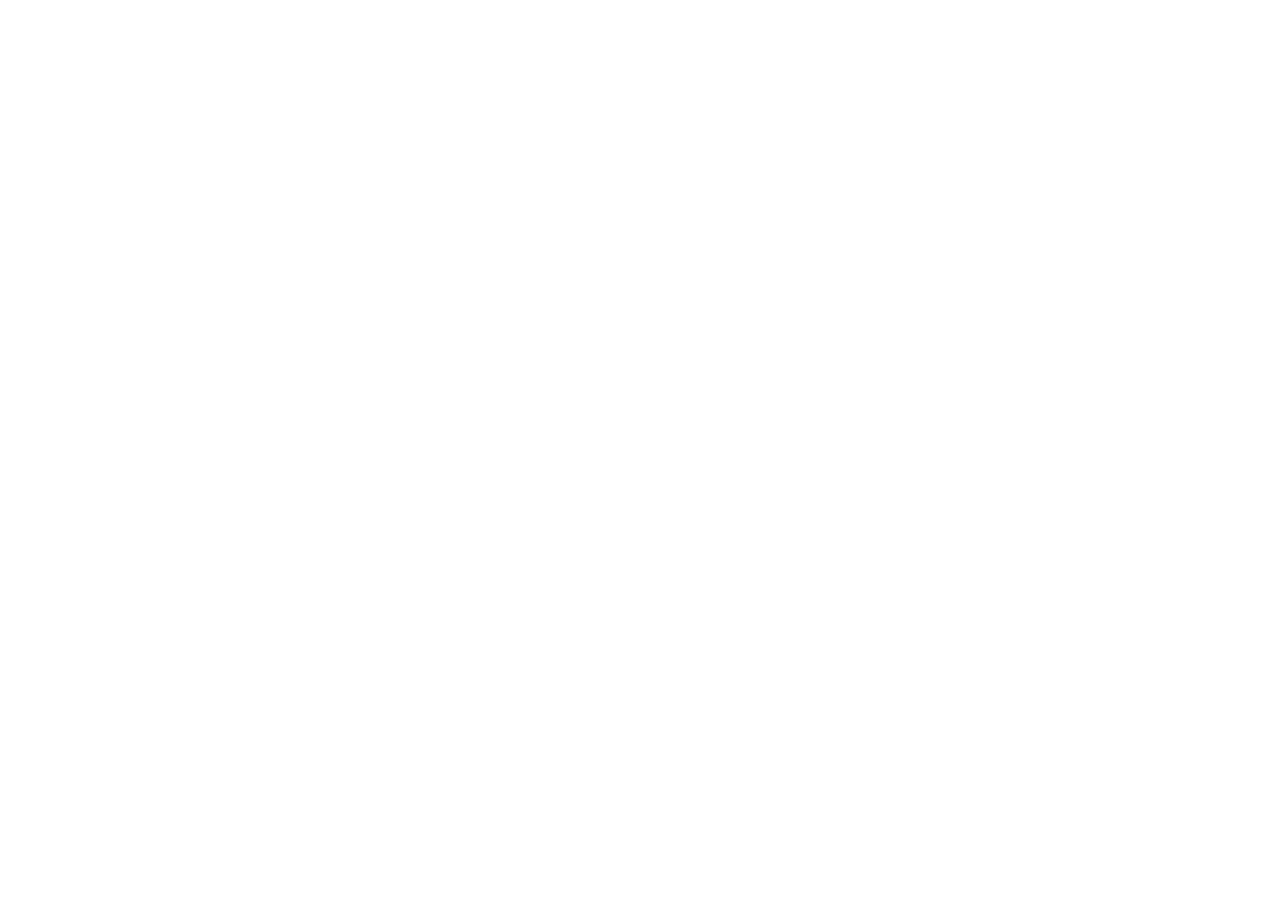
==== index-2.html @ 86d4e346 "page sli" ====
<!DOCTYPE html>
<html lang="en">

<head>
    <meta charset="UTF-8">
    <meta name="viewport" content="width=device-width, initial-scale=1.0">
    <title>Document</title>

    <link rel="stylesheet" href="assets/css/pf-grid.css">
    <link rel="stylesheet" href="assets/css/style.css">
    <link rel="stylesheet" href="assets/css/swiper-bundle.min.css">
</head>

<body>

</body>

</html>
---- assets/css/style.css ----
@font-face {
  font-family: "Albert Sans";
  src: url("./../fonts/AlbertSans-Bold.woff2") format("woff2"), url("./../fonts/AlbertSans-Bold.woff") format("woff");
  font-weight: bold;
  font-style: normal;
  font-display: swap;
}
@font-face {
  font-family: "Albert Sans";
  src: url("./../fonts/AlbertSans-Light.woff2") format("woff2"), url("./../fonts/AlbertSans-Light.woff") format("woff");
  font-weight: 300;
  font-style: normal;
  font-display: swap;
}
@font-face {
  font-family: "Albert Sans";
  src: url("./../fonts/AlbertSans-ExtraBoldItalic.woff2") format("woff2"), url("./../fonts/AlbertSans-ExtraBoldItalic.woff") format("woff");
  font-weight: bold;
  font-style: italic;
  font-display: swap;
}
@font-face {
  font-family: "Albert Sans";
  src: url("./../fonts/AlbertSans-ExtraLight.woff2") format("woff2"), url("./../fonts/AlbertSans-ExtraLight.woff") format("woff");
  font-weight: 200;
  font-style: normal;
  font-display: swap;
}
@font-face {
  font-family: "Albert Sans";
  src: url("./../fonts/AlbertSans-Medium.woff2") format("woff2"), url("./../fonts/AlbertSans-Medium.woff") format("woff");
  font-weight: 500;
  font-style: normal;
  font-display: swap;
}
@font-face {
  font-family: "Albert Sans";
  src: url("./../fonts/AlbertSans-ExtraBold.woff2") format("woff2"), url("./../fonts/AlbertSans-ExtraBold.woff") format("woff");
  font-weight: bold;
  font-style: normal;
  font-display: swap;
}
@font-face {
  font-family: "Albert Sans";
  src: url("./../fonts/AlbertSans-SemiBoldItalic.woff2") format("woff2"), url("./../fonts/AlbertSans-SemiBoldItalic.woff") format("woff");
  font-weight: 600;
  font-style: italic;
  font-display: swap;
}
@font-face {
  font-family: "Albert Sans";
  src: url("./../fonts/AlbertSans-Regular.woff2") format("woff2"), url("./../fonts/AlbertSans-Regular.woff") format("woff");
  font-weight: normal;
  font-style: normal;
  font-display: swap;
}
@font-face {
  font-family: "Albert Sans";
  src: url("./../fonts/AlbertSans-SemiBold.woff2") format("woff2"), url("./../fonts/AlbertSans-SemiBold.woff") format("woff");
  font-weight: 600;
  font-style: normal;
  font-display: swap;
}
@font-face {
  font-family: "Albert Sans";
  src: url("./../fonts/AlbertSans-LightItalic.woff2") format("woff2"), url("./../fonts/AlbertSans-LightItalic.woff") format("woff");
  font-weight: 300;
  font-style: italic;
  font-display: swap;
}
body {
  margin: 0px;
  padding: 0px;
  box-sizing: border-box;
  font-family: "Albert Sans";
  font-weight: normal;
  overflow-x: hidden;
}

a {
  text-decoration: none;
}

/* category-section-pf  start */
.pf-category-section {
  padding: 100px 0;
}
.pf-category-section .pf-category-wraper {
  display: flex;
  align-items: center;
  justify-content: space-between;
  flex-wrap: nowrap;
  overflow-x: scroll;
}
@media (min-width: 992px) {
  .pf-category-section .pf-category-wraper {
    overflow-x: auto;
  }
}
@media (min-width: 768px) and (max-width: 991.98px) {
  .pf-category-section .pf-category-wraper {
    gap: 40px;
  }
}
@media (max-width: 767.98px) {
  .pf-category-section .pf-category-wraper {
    gap: 40px;
  }
}
@media (max-width: 575.98px) {
  .pf-category-section .pf-category-wraper {
    gap: 40px;
  }
}
@media (max-width: 360px) {
  .pf-category-section .pf-category-wraper {
    gap: 40px;
  }
}
.pf-category-section .pf-category-wraper .pf-category-single {
  display: flex;
  flex-direction: column;
  width: 140px;
  align-items: center;
  position: relative;
}
@media (min-width: 992px) and (max-width: 1199.98px) {
  .pf-category-section .pf-category-wraper .pf-category-single {
    width: 100px;
  }
}
@media (max-width: 767.98px) {
  .pf-category-section .pf-category-wraper .pf-category-single {
    width: auto;
  }
}
.pf-category-section .pf-category-wraper .pf-category-single .pf-category-single-img {
  overflow: hidden;
  width: 100px;
  height: 100px;
  border-radius: 50%;
  transition: all 0.4s ease;
}
.pf-category-section .pf-category-wraper .pf-category-single .pf-category-single-img img {
  width: 100px;
  height: 100px;
  border-radius: 50%;
}
.pf-category-section .pf-category-wraper .pf-category-single .pf-category-single-img:hover {
  transform: scale(1.02);
  transition: all 0.4s ease;
}
.pf-category-section .pf-category-wraper .pf-category-single span {
  margin-top: 15px;
}
.pf-category-section .pf-category-wraper .pf-category-single span a {
  color: black;
  transition: all 0.4s ease;
  font-weight: 500;
}
.pf-category-section .pf-category-wraper .pf-category-single span a:hover {
  color: #db1215;
  transition: all 0.4s ease;
}
.pf-category-section .pf-category-wraper .pf-category-single .pf-sale-off {
  font-size: 10px;
  background-color: black;
  color: white;
  padding: 3px 10px;
  border-radius: 50px;
  position: absolute;
  left: -18px;
}
.pf-category-section .pf-category-wraper .pf-category-shop-all {
  display: flex;
  flex-direction: column;
  align-items: center;
}
.pf-category-section .pf-category-wraper .pf-category-shop-all .pf-shop-all-icon-wraper {
  height: 100px;
  width: 100px;
  border-radius: 50%;
  border: 1px solid black;
  display: flex;
  align-items: center;
  justify-content: center;
  transition: all 0.4s ease;
}
.pf-category-section .pf-category-wraper .pf-category-shop-all .pf-shop-all-icon-wraper svg {
  width: 20px;
  height: 20px;
  color: black;
  transition: all 0.4s ease;
}
.pf-category-section .pf-category-wraper .pf-category-shop-all .pf-shop-all-icon-wraper:hover {
  border: 1px solid #db1215;
  transition: all 0.4s ease;
}
.pf-category-section .pf-category-wraper .pf-category-shop-all .pf-shop-all-icon-wraper:hover svg {
  color: #db1215;
  transition: all 0.4s ease;
}
.pf-category-section .pf-category-wraper .pf-category-shop-all span {
  margin-top: 15px;
}
.pf-category-section .pf-category-wraper .pf-category-shop-all span a {
  color: black;
  transition: all 0.4s ease;
  font-weight: 500;
}
.pf-category-section .pf-category-wraper .pf-category-shop-all span a:hover {
  color: #db1215;
  transition: all 0.4s ease;
}

/* category-section-pf  end */
/* pf-slideshow-section start */
.pf-slideshow-section {
  overflow-x: hidden;
}
.pf-slideshow-section .pf-single-slideshow {
  position: relative;
  background-position: center;
  background-size: cover;
  background-repeat: no-repeat;
  height: 700px;
}
@media (min-width: 992px) and (max-width: 1199.98px) {
  .pf-slideshow-section .pf-single-slideshow {
    background-size: 100%;
    height: 375px;
  }
}
@media (min-width: 768px) and (max-width: 991.98px) {
  .pf-slideshow-section .pf-single-slideshow {
    background-size: 100%;
    height: 300px;
  }
}
@media (min-width: 576px) and (max-width: 767.98px) {
  .pf-slideshow-section .pf-single-slideshow {
    background-size: 100%;
    height: 220px;
  }
}
@media (max-width: 575.98px) {
  .pf-slideshow-section .pf-single-slideshow {
    background-size: 100%;
    height: 200px;
  }
}
.pf-slideshow-section .pf-single-slideshow .pf-single-slideshow-content {
  position: absolute;
  top: 50%;
  left: 200px;
  transform: translateY(-50%);
}
@media (min-width: 768px) and (max-width: 991.98px) {
  .pf-slideshow-section .pf-single-slideshow .pf-single-slideshow-content {
    left: 100px;
  }
}
@media (min-width: 576px) and (max-width: 767.98px) {
  .pf-slideshow-section .pf-single-slideshow .pf-single-slideshow-content {
    left: 50px;
  }
}
@media (max-width: 575.98px) {
  .pf-slideshow-section .pf-single-slideshow .pf-single-slideshow-content {
    left: 30px;
    width: 230px;
  }
}
@media (max-width: 360px) {
  .pf-slideshow-section .pf-single-slideshow .pf-single-slideshow-content {
    left: 30px;
    width: 230px;
  }
}
.pf-slideshow-section .pf-single-slideshow .pf-single-slideshow-content h1 {
  font-size: 96px;
  font-weight: 400;
  margin: 0;
  margin-bottom: 25px;
}
@media (min-width: 768px) and (max-width: 991.98px) {
  .pf-slideshow-section .pf-single-slideshow .pf-single-slideshow-content h1 {
    font-size: 50px;
  }
}
@media (max-width: 767.98px) {
  .pf-slideshow-section .pf-single-slideshow .pf-single-slideshow-content h1 {
    font-size: 50px;
  }
}
@media (max-width: 575.98px) {
  .pf-slideshow-section .pf-single-slideshow .pf-single-slideshow-content h1 {
    font-size: 38px;
    margin: 0;
  }
}
@media (max-width: 360px) {
  .pf-slideshow-section .pf-single-slideshow .pf-single-slideshow-content h1 {
    margin: 0;
    font-size: 24px;
  }
}
.pf-slideshow-section .pf-single-slideshow .pf-single-slideshow-content p {
  margin-top: 20px;
}
@media (max-width: 360px) {
  .pf-slideshow-section .pf-single-slideshow .pf-single-slideshow-content p {
    margin: 10px 0;
  }
}
@media (max-width: 575.98px) {
  .pf-slideshow-section .pf-single-slideshow .pf-single-slideshow-content p {
    margin: 10px 0;
  }
}
.pf-slideshow-section .pf-single-slideshow .pf-single-slideshow-content .pf-primary-btn {
  margin-top: 60px;
  display: block;
  color: white;
  text-transform: capitalize;
  padding: 10px 20px;
  background-color: black;
  width: -moz-fit-content;
  width: fit-content;
  border-radius: 30px;
  display: flex;
  align-items: center;
}
@media (min-width: 768px) and (max-width: 991.98px) {
  .pf-slideshow-section .pf-single-slideshow .pf-single-slideshow-content .pf-primary-btn {
    margin-top: 30px;
  }
}
@media (max-width: 767.98px) {
  .pf-slideshow-section .pf-single-slideshow .pf-single-slideshow-content .pf-primary-btn {
    margin-top: 20px;
    padding: 5px 10px;
  }
}
@media (max-width: 360px) {
  .pf-slideshow-section .pf-single-slideshow .pf-single-slideshow-content .pf-primary-btn {
    margin-top: 0;
    padding: 2px 5px;
  }
}
@media (max-width: 575.98px) {
  .pf-slideshow-section .pf-single-slideshow .pf-single-slideshow-content .pf-primary-btn {
    margin-top: 0;
    padding: 2px 5px;
    font-size: 10px;
  }
}
.pf-slideshow-section .pf-single-slideshow .pf-single-slideshow-content .pf-primary-btn svg {
  width: 25px;
}
@media (max-width: 575.98px) {
  .pf-slideshow-section .pf-single-slideshow .pf-single-slideshow-content .pf-primary-btn svg {
    width: 15px;
  }
}
@media (max-width: 575.98px) {
  .pf-slideshow-section .swiper {
    padding-bottom: 20px;
  }
}
.pf-slideshow-section .swiper-pagination {
  display: flex;
  align-items: center;
  justify-content: center;
  gap: 15px;
}
.pf-slideshow-section .swiper-pagination-bullet {
  background: black;
  opacity: 100%;
}
.pf-slideshow-section .swiper-pagination-bullet-active {
  position: relative;
}
.pf-slideshow-section .swiper-pagination-bullet-active::before {
  content: "";
  position: absolute;
  transform: translate(-50%, -50%);
  left: 50%;
  top: 50%;
  width: 300%;
  height: 300%;
  border-radius: 50%;
  background-color: #000000;
  opacity: 10%;
}

/* pf-slideshow-section end */
/* pf-category-slider-section start */
.pf-category-slider-section {
  padding: 100px 0;
}
.pf-category-slider-section .pf-category-slider-wraper .pf-category-slider-title {
  text-align: center;
  font-size: 40px;
  font-weight: 400;
  margin: 0;
  margin-bottom: 60px;
}
.pf-category-slider-section .pf-category-slider-wraper:hover .swiper-button-next {
  right: 10px;
  transition: all 0.5s;
}
.pf-category-slider-section .pf-category-slider-wraper:hover .swiper-button-prev {
  left: 10px;
  transition: all 0.5s;
}
.pf-category-slider-section .pf-category-slider-wraper .pf-single-category-slider {
  position: relative;
}
.pf-category-slider-section .pf-category-slider-wraper .pf-single-category-slider .pf-category-slider-img img {
  width: 100%;
  border-radius: 15px;
  transform: scale(1);
  transition: all 0.5s ease;
}
.pf-category-slider-section .pf-category-slider-wraper .pf-single-category-slider .pf-category-slider-btn {
  position: absolute;
  bottom: 25px;
  right: 50%;
  transform: translateX(50%);
}
.pf-category-slider-section .pf-category-slider-wraper .pf-single-category-slider .pf-category-slider-btn a {
  display: flex;
  align-items: center;
  background-color: #ffffff;
  padding: 10px 20px;
  width: -moz-fit-content;
  width: fit-content;
  border-radius: 30px;
  color: black;
  transition: all 0.4s ease;
}
.pf-category-slider-section .pf-category-slider-wraper .pf-single-category-slider .pf-category-slider-btn a svg {
  width: 20px;
  display: none;
}
.pf-category-slider-section .pf-category-slider-wraper .pf-single-category-slider .pf-category-slider-btn:hover a {
  background-color: black;
  color: white;
  transition: all 0.4s ease;
}
.pf-category-slider-section .pf-category-slider-wraper .pf-single-category-slider .pf-category-slider-btn:hover svg {
  display: block;
}
.pf-category-slider-section .pf-category-slider-wraper .pf-single-category-slider:hover .pf-category-slider-img {
  overflow: hidden;
}
.pf-category-slider-section .pf-category-slider-wraper .pf-single-category-slider:hover .pf-category-slider-img img {
  transform: scale(1.02);
  transition: all 0.5s ease;
}
.pf-category-slider-section .pf-category-slider-wraper .swiper-button-next {
  background-color: white;
  border-radius: 50%;
  width: 40px;
  height: 40px;
  transition: all 0.5s;
  right: 50px;
}
.pf-category-slider-section .pf-category-slider-wraper .swiper-button-next::after {
  font-size: 20px;
  color: black;
  transition: all 0.5s;
}
.pf-category-slider-section .pf-category-slider-wraper .swiper-button-next:hover {
  background-color: black;
  transition: all 0.5s;
}
.pf-category-slider-section .pf-category-slider-wraper .swiper-button-next:hover::after {
  font-size: 20px;
  color: white;
  transition: all 0.5s;
}
.pf-category-slider-section .pf-category-slider-wraper .swiper-button-prev {
  background-color: white;
  border-radius: 50%;
  width: 40px;
  height: 40px;
  left: 50px;
  transition: all 0.5s;
}
.pf-category-slider-section .pf-category-slider-wraper .swiper-button-prev::after {
  font-size: 20px;
  color: black;
  transition: all 0.5s;
}
.pf-category-slider-section .pf-category-slider-wraper .swiper-button-prev:hover {
  background-color: black;
  transition: all 0.5s;
}
.pf-category-slider-section .pf-category-slider-wraper .swiper-button-prev:hover::after {
  font-size: 20px;
  color: white;
  transition: all 0.5s;
}

/* pf-category-slider-section end */
/* pf-collection-slider start */
.pf-collection-slider {
  padding: 0px 0;
}
.pf-collection-slider .pf-collection-slider-wraper .pf-single-collection-slider {
  position: relative;
}
.pf-collection-slider .pf-collection-slider-wraper .pf-single-collection-slider .pf-collection-slider-img {
  overflow: hidden;
  border-radius: 15px;
}
.pf-collection-slider .pf-collection-slider-wraper .pf-single-collection-slider .pf-collection-slider-img img {
  width: 100%;
  height: 100%;
  border-radius: 15px;
  transform: scale(1);
  transition: all 0.4s;
}
.pf-collection-slider .pf-collection-slider-wraper .pf-single-collection-slider .pf-collection-slider-img:hover img {
  transform: scale(1.02);
  transition: all 0.4s;
}
.pf-collection-slider .pf-collection-slider-wraper .pf-single-collection-slider .pf-collection-slider-content {
  position: absolute;
  bottom: 50px;
  right: 50%;
  transform: translateX(50%);
  text-align: center;
}
.pf-collection-slider .pf-collection-slider-wraper .pf-single-collection-slider .pf-collection-slider-content h3 {
  font-size: 28px;
  font-weight: 600;
  color: white;
  margin: 0;
  margin-bottom: 50px;
}
.pf-collection-slider .pf-collection-slider-wraper .pf-single-collection-slider .pf-collection-slider-content .pf-collection-slider-btn {
  color: #000000;
  padding: 10px 15px;
  background-color: white;
  border-radius: 30px;
  font-weight: 500;
  margin-top: 20px;
  position: relative;
  overflow: hidden;
  display: block;
  max-width: -moz-fit-content;
  max-width: fit-content;
  margin: 0 auto;
}
.pf-collection-slider .pf-collection-slider-wraper .pf-single-collection-slider .pf-collection-slider-content .pf-collection-slider-btn::after {
  background-image: linear-gradient(90deg, transparent, rgba(0, 0, 0, 0.25), transparent);
  content: "";
  position: absolute;
  top: 0;
  bottom: 0;
  transform: skew(-20deg);
  width: 200%;
  transition: all 0.8s;
  left: 100%;
}
.pf-collection-slider .pf-collection-slider-wraper .pf-single-collection-slider .pf-collection-slider-content .pf-collection-slider-btn:hover::after {
  left: -200px;
}

/* pf-collection-slider end */
/* pf-shop-list-section start */
.pf-shop-list-section {
  padding: 100px 0;
}
.pf-shop-list-section .pf-shop-list-wraper {
  display: flex;
  align-items: center;
  background-color: #F7F7F7;
  gap: 30px;
}
@media (max-width: 767.98px) {
  .pf-shop-list-section .pf-shop-list-wraper {
    flex-direction: column;
  }
}
@media (max-width: 767.98px) {
  .pf-shop-list-section .pf-shop-list-wraper .pf-shop-lis-content {
    padding: 40px;
  }
}
@media (max-width: 360px) {
  .pf-shop-list-section .pf-shop-list-wraper .pf-shop-lis-content {
    padding: 25px;
  }
}
.pf-shop-list-section .pf-shop-list-wraper .pf-shop-lis-content h1 {
  font-size: 52px;
  font-weight: 400;
  margin: 0;
}
@media (max-width: 575.98px) {
  .pf-shop-list-section .pf-shop-list-wraper .pf-shop-lis-content h1 {
    font-size: 30px;
  }
}
.pf-shop-list-section .pf-shop-list-wraper .pf-shop-lis-content p {
  margin: 20px 0;
}
.pf-shop-list-section .pf-shop-list-wraper .pf-shop-lis-content .pf-shop-list-btn {
  color: white;
  background-color: black;
  padding: 10px 15px;
  border-radius: 30px;
  display: block;
  width: -moz-fit-content;
  width: fit-content;
  position: relative;
  overflow: hidden;
  display: block;
  max-width: -moz-fit-content;
  max-width: fit-content;
}
.pf-shop-list-section .pf-shop-list-wraper .pf-shop-lis-content .pf-shop-list-btn::after {
  background-image: linear-gradient(90deg, transparent, hsla(0, 0%, 99.56%, 0.45), transparent);
  content: "";
  position: absolute;
  top: 0;
  bottom: 0;
  transform: skew(-20deg);
  width: 200%;
  transition: all 0.8s;
  left: 100%;
}
.pf-shop-list-section .pf-shop-list-wraper .pf-shop-lis-content .pf-shop-list-btn:hover::after {
  left: -200px;
}
.pf-shop-list-section .pf-shop-list-wraper .pf-shop-lis-img {
  position: relative;
  overflow: hidden;
}
.pf-shop-list-section .pf-shop-list-wraper .pf-shop-lis-img img {
  width: 100%;
}
.pf-shop-list-section .pf-shop-list-wraper .pf-shop-lis-img::before {
  content: "";
  position: absolute;
  width: 50%;
  height: 0%;
  background: #000;
  transition: 0.25s;
  z-index: 3;
  opacity: 0.1;
  left: 0;
  transition: all 0.5s;
}
.pf-shop-list-section .pf-shop-list-wraper .pf-shop-lis-img::after {
  content: "";
  position: absolute;
  width: 50%;
  height: 0%;
  background: #000;
  transition: 0.25s;
  z-index: 3;
  opacity: 0.1;
  bottom: -100%;
  right: 0;
  transition: all 0.5s;
}
.pf-shop-list-section .pf-shop-list-wraper .pf-shop-lis-img:hover::before {
  top: 0;
  height: 100%;
  transition: all 0.5s;
}
.pf-shop-list-section .pf-shop-list-wraper .pf-shop-lis-img:hover::after {
  bottom: 0;
  height: 100%;
  transition: all 0.5s;
  transition-delay: 0.3s;
}

/* pf-shop-list-section end */
/* pf-testimonial-slider-section start */
.pf-testimonial-slider-section {
  padding: 100px 0;
}
.pf-testimonial-slider-section .pf-single-testimonial-content {
  max-width: 670px;
}
.pf-testimonial-slider-section .pf-single-testimonial-content img {
  display: block;
  margin-bottom: 30px;
}
.pf-testimonial-slider-section .pf-single-testimonial-content ul {
  display: flex;
  align-items: center;
  padding: 0;
}
.pf-testimonial-slider-section .pf-single-testimonial-content ul li {
  list-style: none;
}
.pf-testimonial-slider-section .pf-single-testimonial-content ul li svg {
  width: 20px;
  color: #FF7B54;
}
.pf-testimonial-slider-section .pf-single-testimonial-content .pf-testimonial-author .author-name {
  display: block;
  font-weight: 600;
  margin-bottom: 10px;
}
.pf-testimonial-slider-section .pf-single-testimonial-content .pf-testimonial-author a span {
  color: #000;
  transition: all 0.3s;
}
.pf-testimonial-slider-section .pf-single-testimonial-content .pf-testimonial-author a span:last-child {
  font-weight: 600;
}
.pf-testimonial-slider-section .pf-single-testimonial-content .pf-testimonial-author a:hover span {
  color: #db1215;
  transition: all 0.3s;
}
.pf-testimonial-slider-section .pf-single-testimonial-img {
  position: relative;
}
@media (max-width: 991.98px) {
  .pf-testimonial-slider-section .pf-single-testimonial-img {
    display: flex;
    justify-content: center;
  }
}
.pf-testimonial-slider-section .pf-single-testimonial-img .pf-item-img-1 {
  position: relative;
  overflow: hidden;
  width: 440px;
  border-radius: 15px;
}
.pf-testimonial-slider-section .pf-single-testimonial-img .pf-item-img-1 img {
  width: 100%;
  border-radius: 15px;
  transition: all 0.4s;
}
.pf-testimonial-slider-section .pf-single-testimonial-img .pf-item-img-1:hover {
  z-index: 2;
}
.pf-testimonial-slider-section .pf-single-testimonial-img .pf-item-img-1:hover img {
  transform: scale(1.02);
  transition: all 0.4s;
}
@media (min-width: 992px) and (max-width: 1199.98px) {
  .pf-testimonial-slider-section .pf-single-testimonial-img .pf-item-img-1 {
    width: auto;
  }
}
.pf-testimonial-slider-section .pf-single-testimonial-img .pf-item-img-2 {
  width: 280px;
  position: absolute;
  bottom: -60px;
  left: -90px;
  border-radius: 15px;
  overflow: hidden;
}
@media (min-width: 992px) and (max-width: 1199.98px) {
  .pf-testimonial-slider-section .pf-single-testimonial-img .pf-item-img-2 {
    width: 190px;
    bottom: -40px;
    left: -60px;
  }
}
@media (min-width: 768px) and (max-width: 991.98px) {
  .pf-testimonial-slider-section .pf-single-testimonial-img .pf-item-img-2 {
    bottom: -70px;
    left: 30px;
  }
}
@media (min-width: 576px) and (max-width: 767.98px) {
  .pf-testimonial-slider-section .pf-single-testimonial-img .pf-item-img-2 {
    bottom: -70px;
    left: 50%;
    transform: translateX(-50%);
  }
}
@media (max-width: 575.98px) {
  .pf-testimonial-slider-section .pf-single-testimonial-img .pf-item-img-2 {
    bottom: -70px;
    left: 50%;
    transform: translateX(-50%);
  }
}
@media (max-width: 360px) {
  .pf-testimonial-slider-section .pf-single-testimonial-img .pf-item-img-2 {
    width: 220px;
  }
}
.pf-testimonial-slider-section .pf-single-testimonial-img .pf-item-img-2 img {
  width: 100%;
  border-radius: 15px;
  transition: all 0.4s;
}
.pf-testimonial-slider-section .pf-single-testimonial-img .pf-item-img-2:hover img {
  transform: scale(1.02);
  transition: all 0.4s;
}
.pf-testimonial-slider-section .swiper {
  padding-bottom: 100px;
}
.pf-testimonial-slider-section .swiper-button-next {
  left: 50px;
  top: 300px;
  background: transparent;
  border: 1px solid black;
  height: 30px;
  width: 30px;
  border-radius: 50%;
}
.pf-testimonial-slider-section .swiper-button-next::after {
  font-size: 20px;
  color: #000;
  font-weight: 600;
}
.pf-testimonial-slider-section .swiper-button-next:hover {
  background-color: black;
  transition: all 0.4s ease;
}
.pf-testimonial-slider-section .swiper-button-next:hover::after {
  color: #ffffff;
  transition: all 0.4s ease;
}
.pf-testimonial-slider-section .swiper-button-prev {
  left: 0px;
  top: 300px;
  background-color: transparent;
  border: 1px solid black;
  height: 30px;
  width: 30px;
  border-radius: 50%;
  transition: all 0.4s ease;
}
.pf-testimonial-slider-section .swiper-button-prev::after {
  font-size: 20px;
  font-weight: 600;
  color: #000;
  transition: all 0.4s ease;
}
.pf-testimonial-slider-section .swiper-button-prev:hover {
  background-color: black;
  transition: all 0.4s ease;
}
.pf-testimonial-slider-section .swiper-button-prev:hover::after {
  color: #ffffff;
  transition: all 0.4s ease;
}

/* pf-testimonial-slider-section end */
/* pf-icon-with-text-slider start */
.pf-icon-with-text-slider {
  padding: 100px 0;
}
.pf-icon-with-text-slider .pf-single-icon-with-text {
  text-align: center;
  border: 1px solid #ececec;
  padding: 20px 30px;
  border-radius: 15px;
}
.pf-icon-with-text-slider .pf-single-icon-with-text .pf-icon {
  margin-bottom: 25px;
}
.pf-icon-with-text-slider .pf-single-icon-with-text .pf-icon svg {
  width: 30px;
}
.pf-icon-with-text-slider .pf-single-icon-with-text .pf-text span {
  margin: 0;
  font-weight: 600;
}
.pf-icon-with-text-slider .pf-single-icon-with-text .pf-text p {
  margin: 0;
  margin-top: 10px;
}

/* pf-icon-with-text-slider end */
/* pf-brand-slider start */
.pf-brand-slider {
  padding-bottom: 100px;
}
.pf-brand-slider .pf-single-brand-img img {
  width: 250px;
}

/* pf-brand-slider end */
/* pf-product-slider start */
.pf-product-slider {
  padding: 100px 0;
}
.pf-product-slider .pf-single-product .pf-product-img {
  overflow: hidden;
  border-radius: 15px;
}
.pf-product-slider .pf-single-product .pf-product-img img {
  width: 100%;
}
.pf-product-slider .pf-single-product .pf-product-img .pf-product-img-1 {
  display: none;
}
.pf-product-slider .pf-single-product .pf-product-img .pf-product-img-1:hover {
  transform: scale(1.06);
  transition: all 1s;
}
.pf-product-slider .pf-single-product .pf-product-img .pf-product-img-2 {
  display: block;
}
.pf-product-slider .pf-single-product .pf-product-img .pf-product-img-2:hover {
  transform: scale(1.06);
  transition: all 1s;
}
.pf-product-slider .pf-single-product .pf-product-img:hover .pf-product-img-1 {
  display: block;
}
.pf-product-slider .pf-single-product .pf-product-img:hover .pf-product-img-2 {
  display: none;
}
.pf-product-slider .pf-single-product .pf-product-content {
  margin-top: 10px;
}
.pf-product-slider .pf-single-product .pf-product-content a {
  color: black;
  transition: all 0.4s;
}
.pf-product-slider .pf-single-product .pf-product-content a:hover {
  color: #db1215;
  transition: all 0.4s;
}
.pf-product-slider .pf-single-product .pf-product-content span {
  margin-top: 10px;
  display: block;
  font-weight: 600;
}
.pf-product-slider .pf-single-product .pf-product-content ul {
  display: flex;
  align-items: center;
  padding: 0;
  gap: 10px;
}
.pf-product-slider .pf-single-product .pf-product-content ul li {
  list-style: none;
  width: 22px;
  height: 22px;
  border-radius: 50%;
  border: 1px solid #eee;
  transition: all 0.4s;
  display: flex;
  align-items: center;
  justify-content: center;
}
.pf-product-slider .pf-single-product .pf-product-content ul li span {
  width: 16px;
  height: 16px;
  border-radius: 50%;
  background-color: var(--color);
  margin: 0;
  padding: 0;
  transition: all 0.4s;
}
.pf-product-slider .pf-single-product .pf-product-content ul li:hover {
  border: 1px solid black;
  transition: all 0.4s;
}
.pf-product-slider .pf-single-product .pf-product-content ul li:hover span {
  width: 10px;
  height: 10px;
  transition: all 0.4s;
}
.pf-product-slider .swiper-button-next {
  width: 40px;
  height: 40px;
  border-radius: 50%;
  background-color: #fff;
  opacity: 0;
  visibility: hidden;
  transition: all 0.5s;
}
.pf-product-slider .swiper-button-next::after {
  font-size: 15px;
  color: #000;
}
.pf-product-slider .swiper-button-next:hover {
  background-color: #020202;
}
.pf-product-slider .swiper-button-next:hover::after {
  color: #ffffff;
}
.pf-product-slider .swiper-button-prev {
  width: 40px;
  height: 40px;
  border-radius: 50%;
  background-color: #fff;
  opacity: 0;
  visibility: hidden;
  transition: all 0.5s;
}
.pf-product-slider .swiper-button-prev::after {
  font-size: 15px;
  color: #000;
}
.pf-product-slider .swiper-button-prev:hover {
  background-color: #020202;
}
.pf-product-slider .swiper-button-prev:hover::after {
  color: #ffffff;
}
.pf-product-slider .swiper:hover .swiper-button-next {
  opacity: 1;
  visibility: visible;
  transition: all 0.5s;
}
.pf-product-slider .swiper:hover .swiper-button-prev {
  opacity: 1;
  visibility: visible;
  transition: all 0.5s;
}

/* pf-product-slider end *//*# sourceMappingURL=style.css.map */
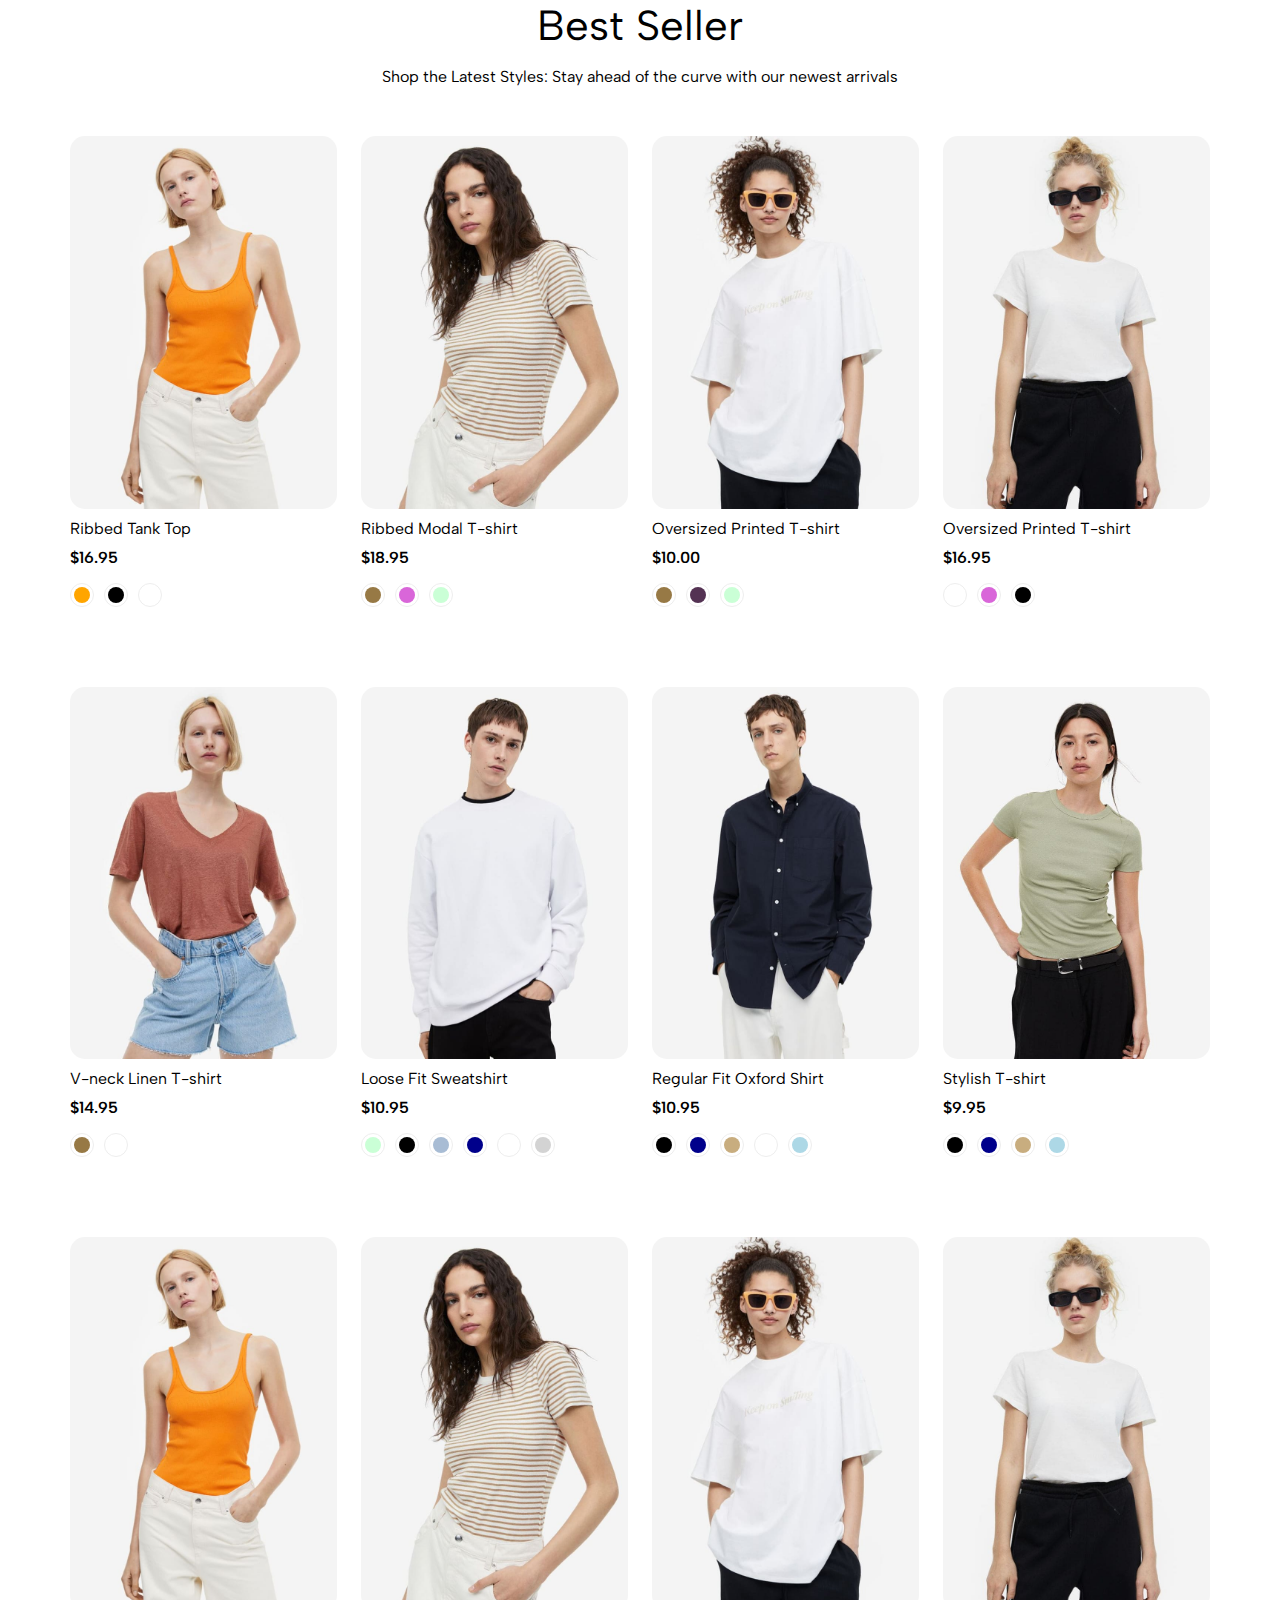
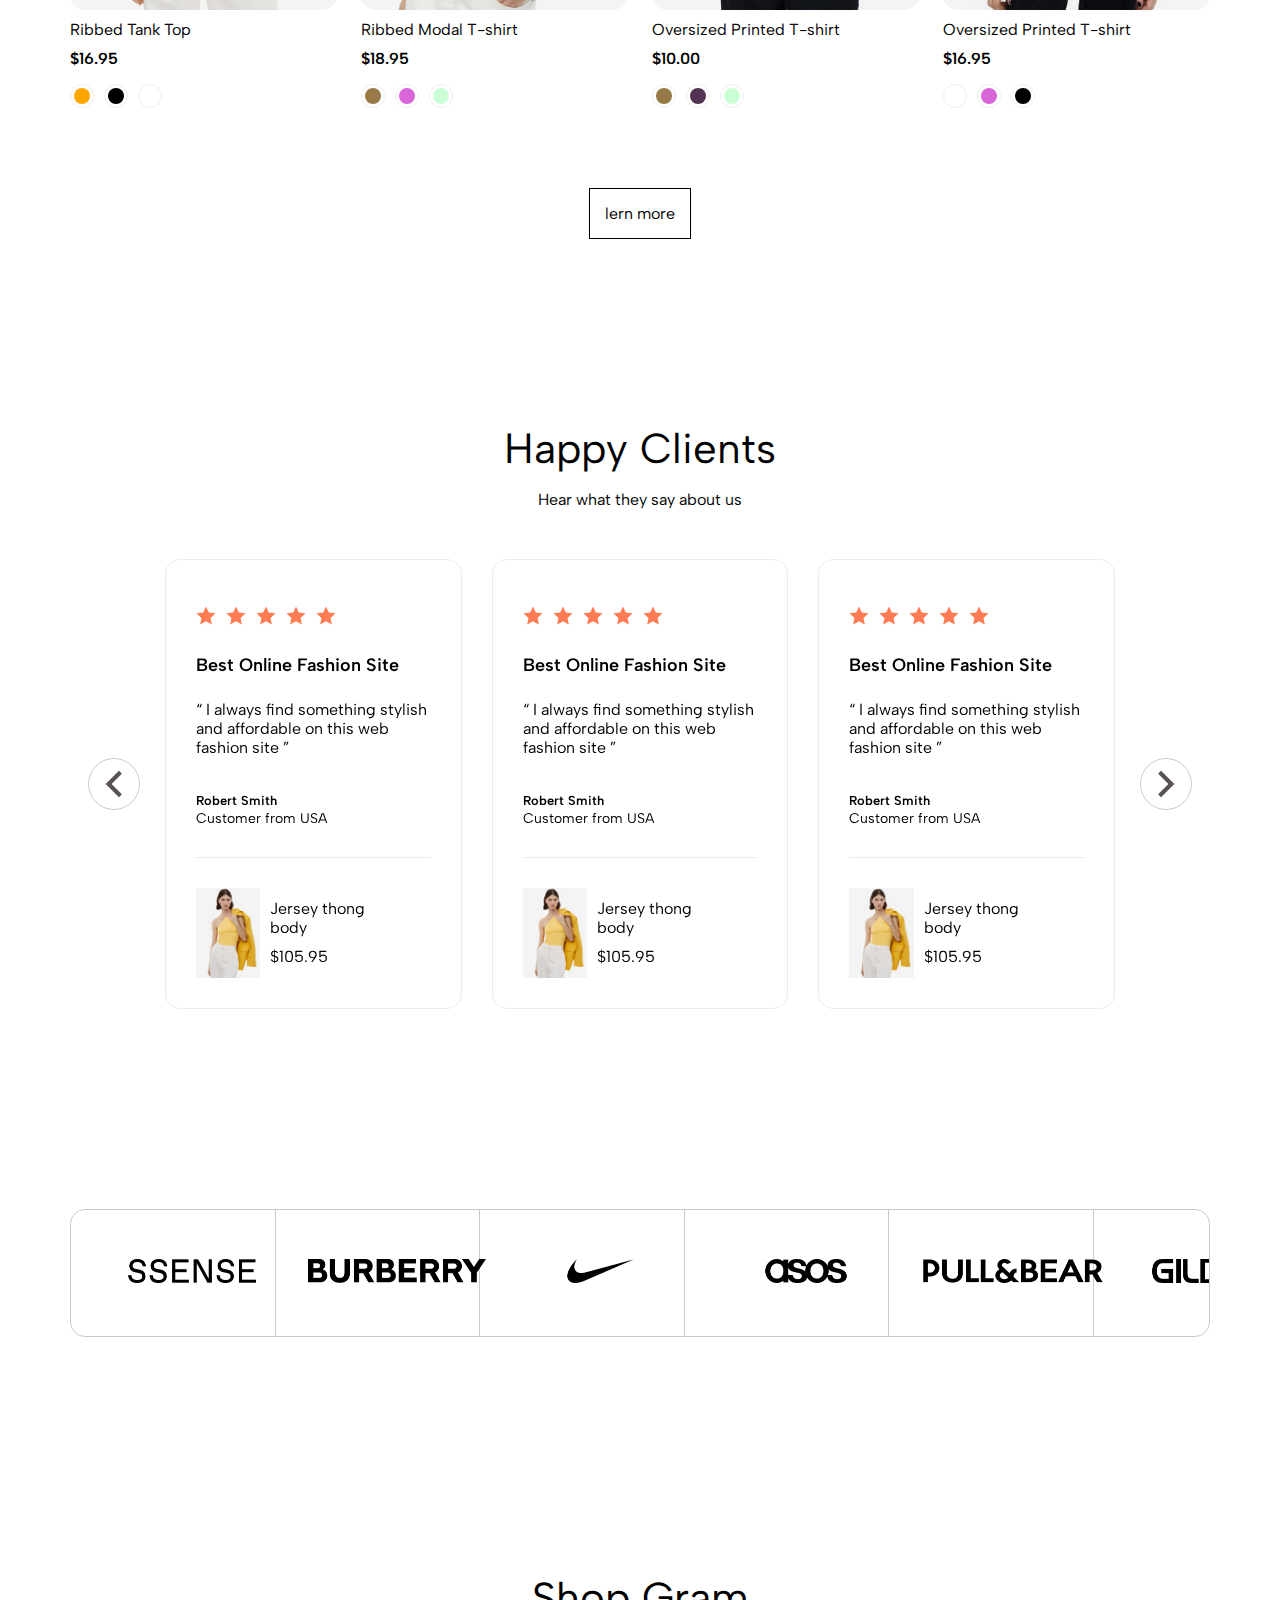
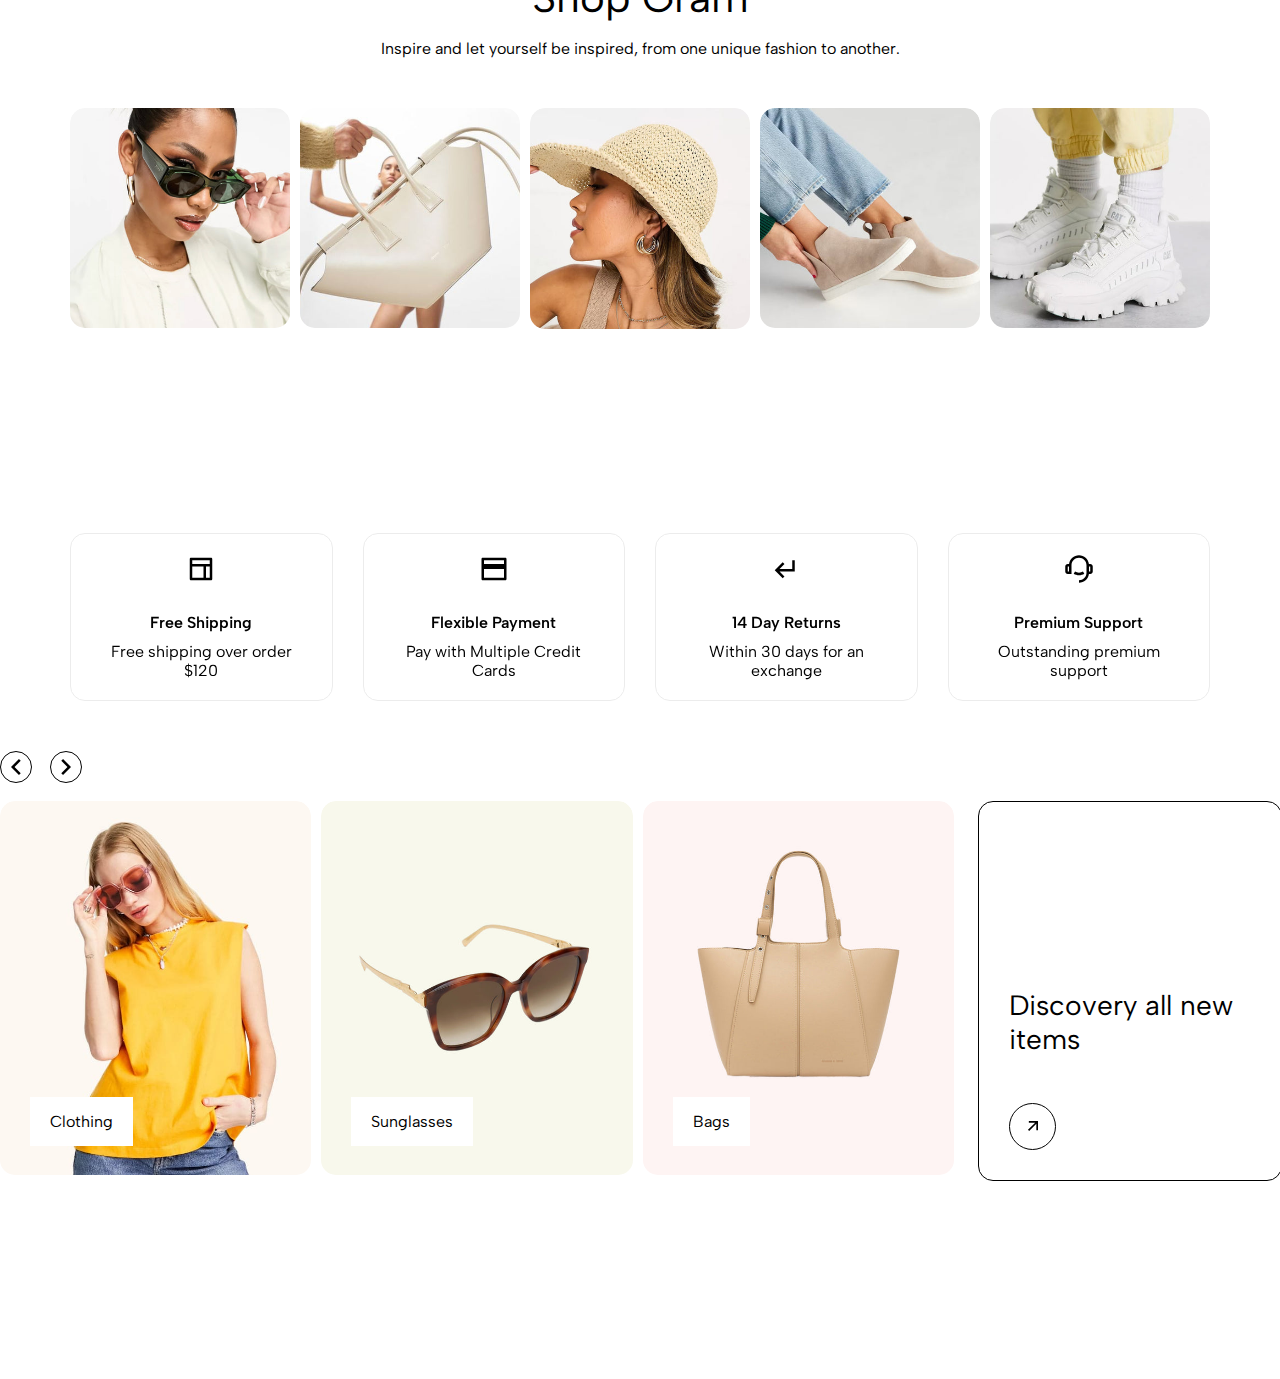
==== commit 6f9ab78e: "page 2" ====
--- a/index-2.html
+++ b/index-2.html
@@ -13,6 +13,1205 @@
 
 <body>
 
+    <div class="pf-best-seller-section">
+        <div class="pf-seller-section-top">
+            <h1>Best Seller</h1>
+            <p>Shop the Latest Styles: Stay ahead of the curve with our newest arrivals</p>
+        </div>
+        <div class="pf-container">
+            <div class="pf-row">
+                <div class="pf-col-lg-3 pf-col-md-6">
+                    <div class="pf-single-product">
+                        <div class="pf-product-img">
+                            <a href="#"><img class="pf-product-img-1" src="assets/images/white-1.jpg" alt="image"></a>
+                            <a href="#"><img class="pf-product-img-2" src="assets/images/orange-1.jpg" alt="image"></a>
+                        </div>
+                        <div class="pf-product-content">
+                            <a href="#">Ribbed Tank Top</a>
+                            <span>$16.95</span>
+                            <ul>
+                                <a href="#">
+                                    <li>
+                                        <span style="--color:#FFA500"></span>
+                                    </li>
+                                </a>
+                                <a href="#">
+                                    <li>
+                                        <span style="--color:#000000"></span>
+                                    </li>
+                                </a>
+                                <a href="#">
+                                    <li>
+                                        <span style="--color:#ffffff"></span>
+                                    </li>
+                                </a>
+                            </ul>
+                        </div>
+                    </div>
+                </div>
+                <div class="pf-col-lg-3 pf-col-md-6">
+                    <div class="pf-single-product">
+                        <div class="pf-product-img">
+                            <a href="#"><img class="pf-product-img-1" src="assets/images/purple.jpg" alt="image"></a>
+                            <a href="#"><img class="pf-product-img-2" src="assets/images/brown.jpg" alt="image"></a>
+                        </div>
+                        <div class="pf-product-content">
+                            <a href="#">Ribbed Modal T-shirt</a>
+                            <span>$18.95</span>
+                            <ul>
+                                <a href="#">
+                                    <li>
+                                        <span style="--color:#977945"></span>
+                                    </li>
+                                </a>
+                                <a href="#">
+                                    <li>
+                                        <span style="--color:#D966D9"></span>
+                                    </li>
+                                </a>
+                                <a href="#">
+                                    <li>
+                                        <span style="--color:#CAFFD6"></span>
+                                    </li>
+                                </a>
+
+                            </ul>
+                        </div>
+                    </div>
+                </div>
+                <div class="pf-col-lg-3 pf-col-md-6">
+                    <div class="pf-single-product">
+                        <div class="pf-product-img">
+                            <a href="#"><img class="pf-product-img-1" src="assets/images/white-4.jpg" alt="image"></a>
+                            <a href="#"><img class="pf-product-img-2" src="assets/images/white-3.jpg" alt="image"></a>
+                        </div>
+                        <div class="pf-product-content">
+                            <a href="#">Oversized Printed T-shirt</a>
+                            <span>$10.00</span>
+                            <ul>
+                                <a href="#">
+                                    <li>
+                                        <span style="--color:#977945"></span>
+                                    </li>
+                                </a>
+                                <a href="#">
+                                    <li>
+                                        <span style="--color:#543253"></span>
+                                    </li>
+                                </a>
+                                <a href="#">
+                                    <li>
+                                        <span style="--color:#CAFFD6"></span>
+                                    </li>
+                                </a>
+
+                            </ul>
+                        </div>
+                    </div>
+                </div>
+                <div class="pf-col-lg-3 pf-col-md-6">
+                    <div class="pf-single-product">
+                        <div class="pf-product-img">
+                            <a href="#"><img class="pf-product-img-1" src="assets/images/pink-1.jpg" alt="image"></a>
+                            <a href="#"><img class="pf-product-img-2" src="assets/images/white-2.jpg" alt="image"></a>
+                        </div>
+                        <div class="pf-product-content">
+                            <a href="#">Oversized Printed T-shirt</a>
+                            <span>$16.95</span>
+                            <ul>
+                                <a href="#">
+                                    <li>
+                                        <span style="--color:#ffffff"></span>
+                                    </li>
+                                </a>
+                                <a href="#">
+                                    <li>
+                                        <span style="--color:#D966D9"></span>
+                                    </li>
+                                </a>
+                                <a href="#">
+                                    <li>
+                                        <span style="--color:#000000"></span>
+                                    </li>
+                                </a>
+
+                            </ul>
+                        </div>
+                    </div>
+                </div>
+                <div class="pf-col-lg-3 pf-col-md-6">
+                    <div class="pf-single-product">
+                        <div class="pf-product-img">
+                            <a href="#"><img class="pf-product-img-1" src="assets/images/green.jpg" alt="image"></a>
+                            <a href="#"><img class="pf-product-img-2" src="assets/images/brown-2.jpg" alt="image"></a>
+                        </div>
+                        <div class="pf-product-content">
+                            <a href="#">V-neck Linen T-shirt</a>
+                            <span>$14.95</span>
+                            <ul>
+                                <a href="#">
+                                    <li>
+                                        <span style="--color:#977945"></span>
+                                    </li>
+                                </a>
+                                <a href="#">
+                                    <li>
+                                        <span style="--color:#ffffff"></span>
+                                    </li>
+                                </a>
+
+                            </ul>
+                        </div>
+                    </div>
+                </div>
+                <div class="pf-col-lg-3 pf-col-md-6">
+                    <div class="pf-single-product">
+                        <div class="pf-product-img">
+                            <a href="#"><img class="pf-product-img-1" src="assets/images/light-green-2.jpg"
+                                    alt="image"></a>
+                            <a href="#"><img class="pf-product-img-2" src="assets/images/white-6.jpg" alt="image"></a>
+                        </div>
+                        <div class="pf-product-content">
+                            <a href="#">Loose Fit Sweatshirt</a>
+                            <span>$10.95</span>
+                            <ul>
+                                <a href="#">
+                                    <li>
+                                        <span style="--color:#caffd6"></span>
+                                    </li>
+                                </a>
+                                <a href="#">
+                                    <li>
+                                        <span style="--color:#000000"></span>
+                                    </li>
+                                </a>
+                                <a href="#">
+                                    <li>
+                                        <span style="--color:#a8bcd4"></span>
+                                    </li>
+                                </a>
+                                <a href="#">
+                                    <li>
+                                        <span style="--color:#00008b"></span>
+                                    </li>
+                                </a>
+                                <a href="#">
+                                    <li>
+                                        <span style="--color:#ffffff"></span>
+                                    </li>
+                                </a>
+                                <a href="#">
+                                    <li>
+                                        <span style="--color:#d3d3d3"></span>
+                                    </li>
+                                </a>
+
+                            </ul>
+                        </div>
+                    </div>
+                </div>
+                <div class="pf-col-lg-3 pf-col-md-6">
+                    <div class="pf-single-product">
+                        <div class="pf-product-img">
+                            <a href="#"><img class="pf-product-img-1" src="assets/images/black-5.jpg" alt="image"></a>
+                            <a href="#"><img class="pf-product-img-2" src="assets/images/black-4.jpg" alt="image"></a>
+                        </div>
+                        <div class="pf-product-content">
+                            <a href="#">Regular Fit Oxford Shirt</a>
+                            <span>$10.95</span>
+                            <ul>
+                                <a href="#">
+                                    <li>
+                                        <span style="--color:#000000"></span>
+                                    </li>
+                                </a>
+                                <a href="#">
+                                    <li>
+                                        <span style="--color:#00008b"></span>
+                                    </li>
+                                </a>
+                                <a href="#">
+                                    <li>
+                                        <span style="--color:#c8ad7f"></span>
+                                    </li>
+                                </a>
+                                <a href="#">
+                                    <li>
+                                        <span style="--color:#ffffff"></span>
+                                    </li>
+                                </a>
+                                <a href="#">
+                                    <li>
+                                        <span style="--color:#add8e6"></span>
+                                    </li>
+                                </a>
+                            </ul>
+                        </div>
+                    </div>
+                </div>
+                <div class="pf-col-lg-3 pf-col-md-6">
+                    <div class="pf-single-product">
+                        <div class="pf-product-img">
+                            <a href="#"><img class="pf-product-img-1" src="assets/images/dark-blue.jpg" alt="image"></a>
+                            <a href="#"><img class="pf-product-img-2" src="assets/images/green.jpg" alt="image"></a>
+                        </div>
+                        <div class="pf-product-content">
+                            <a href="#">Stylish T-shirt</a>
+                            <span>$9.95</span>
+                            <ul>
+                                <a href="#">
+                                    <li>
+                                        <span style="--color:#000000"></span>
+                                    </li>
+                                </a>
+                                <a href="#">
+                                    <li>
+                                        <span style="--color:#00008b"></span>
+                                    </li>
+                                </a>
+                                <a href="#">
+                                    <li>
+                                        <span style="--color:#c8ad7f"></span>
+                                    </li>
+                                </a>
+                                <a href="#">
+                                    <li>
+                                        <span style="--color:#add8e6"></span>
+                                    </li>
+                                </a>
+                            </ul>
+                        </div>
+                    </div>
+                </div>
+                <div class="pf-col-lg-3 pf-col-md-6">
+                    <div class="pf-single-product">
+                        <div class="pf-product-img">
+                            <a href="#"><img class="pf-product-img-1" src="assets/images/white-1.jpg" alt="image"></a>
+                            <a href="#"><img class="pf-product-img-2" src="assets/images/orange-1.jpg" alt="image"></a>
+                        </div>
+                        <div class="pf-product-content">
+                            <a href="#">Ribbed Tank Top</a>
+                            <span>$16.95</span>
+                            <ul>
+                                <a href="#">
+                                    <li>
+                                        <span style="--color:#FFA500"></span>
+                                    </li>
+                                </a>
+                                <a href="#">
+                                    <li>
+                                        <span style="--color:#000000"></span>
+                                    </li>
+                                </a>
+                                <a href="#">
+                                    <li>
+                                        <span style="--color:#ffffff"></span>
+                                    </li>
+                                </a>
+                            </ul>
+                        </div>
+                    </div>
+                </div>
+                <div class="pf-col-lg-3 pf-col-md-6">
+                    <div class="pf-single-product">
+                        <div class="pf-product-img">
+                            <a href="#"><img class="pf-product-img-1" src="assets/images/purple.jpg" alt="image"></a>
+                            <a href="#"><img class="pf-product-img-2" src="assets/images/brown.jpg" alt="image"></a>
+                        </div>
+                        <div class="pf-product-content">
+                            <a href="#">Ribbed Modal T-shirt</a>
+                            <span>$18.95</span>
+                            <ul>
+                                <a href="#">
+                                    <li>
+                                        <span style="--color:#977945"></span>
+                                    </li>
+                                </a>
+                                <a href="#">
+                                    <li>
+                                        <span style="--color:#D966D9"></span>
+                                    </li>
+                                </a>
+                                <a href="#">
+                                    <li>
+                                        <span style="--color:#CAFFD6"></span>
+                                    </li>
+                                </a>
+
+                            </ul>
+                        </div>
+                    </div>
+                </div>
+                <div class="pf-col-lg-3 pf-col-md-6">
+                    <div class="pf-single-product">
+                        <div class="pf-product-img">
+                            <a href="#"><img class="pf-product-img-1" src="assets/images/white-4.jpg" alt="image"></a>
+                            <a href="#"><img class="pf-product-img-2" src="assets/images/white-3.jpg" alt="image"></a>
+                        </div>
+                        <div class="pf-product-content">
+                            <a href="#">Oversized Printed T-shirt</a>
+                            <span>$10.00</span>
+                            <ul>
+                                <a href="#">
+                                    <li>
+                                        <span style="--color:#977945"></span>
+                                    </li>
+                                </a>
+                                <a href="#">
+                                    <li>
+                                        <span style="--color:#543253"></span>
+                                    </li>
+                                </a>
+                                <a href="#">
+                                    <li>
+                                        <span style="--color:#CAFFD6"></span>
+                                    </li>
+                                </a>
+
+                            </ul>
+                        </div>
+                    </div>
+                </div>
+                <div class="pf-col-lg-3 pf-col-md-6">
+                    <div class="pf-single-product">
+                        <div class="pf-product-img">
+                            <a href="#"><img class="pf-product-img-1" src="assets/images/pink-1.jpg" alt="image"></a>
+                            <a href="#"><img class="pf-product-img-2" src="assets/images/white-2.jpg" alt="image"></a>
+                        </div>
+                        <div class="pf-product-content">
+                            <a href="#">Oversized Printed T-shirt</a>
+                            <span>$16.95</span>
+                            <ul>
+                                <a href="#">
+                                    <li>
+                                        <span style="--color:#ffffff"></span>
+                                    </li>
+                                </a>
+                                <a href="#">
+                                    <li>
+                                        <span style="--color:#D966D9"></span>
+                                    </li>
+                                </a>
+                                <a href="#">
+                                    <li>
+                                        <span style="--color:#000000"></span>
+                                    </li>
+                                </a>
+
+                            </ul>
+                        </div>
+                    </div>
+                </div>
+                <div class="pf-col-12">
+                    <a href="#" class="pf-lern-more-btn">
+                        lern more
+                    </a>
+                </div>
+            </div>
+        </div>
+    </div>
+
+    <div class="pf-client-testimonial-slider">
+        <div class="pf-client-testimonial-top">
+            <h2>Happy Clients</h2>
+            <p>Hear what they say about us</p>
+        </div>
+        <div class="pf-container">
+            <div class="pf-row">
+                <div class="pf-client-testimonia-wraper">
+                    <div class="swiper pf-client-testimonial">
+                        <div class="swiper-wrapper">
+                            <div class="swiper-slide">
+                                <div class="pf-single-client-testimonial">
+                                    <ul>
+                                        <li>
+                                            <svg xmlns="http://www.w3.org/2000/svg" viewBox="0 0 24 24"
+                                                fill="currentColor">
+                                                <path
+                                                    d="M12.0006 18.26L4.94715 22.2082L6.52248 14.2799L0.587891 8.7918L8.61493 7.84006L12.0006 0.5L15.3862 7.84006L23.4132 8.7918L17.4787 14.2799L19.054 22.2082L12.0006 18.26Z">
+                                                </path>
+                                            </svg>
+                                        </li>
+                                        <li>
+                                            <svg xmlns="http://www.w3.org/2000/svg" viewBox="0 0 24 24"
+                                                fill="currentColor">
+                                                <path
+                                                    d="M12.0006 18.26L4.94715 22.2082L6.52248 14.2799L0.587891 8.7918L8.61493 7.84006L12.0006 0.5L15.3862 7.84006L23.4132 8.7918L17.4787 14.2799L19.054 22.2082L12.0006 18.26Z">
+                                                </path>
+                                            </svg>
+                                        </li>
+                                        <li>
+                                            <svg xmlns="http://www.w3.org/2000/svg" viewBox="0 0 24 24"
+                                                fill="currentColor">
+                                                <path
+                                                    d="M12.0006 18.26L4.94715 22.2082L6.52248 14.2799L0.587891 8.7918L8.61493 7.84006L12.0006 0.5L15.3862 7.84006L23.4132 8.7918L17.4787 14.2799L19.054 22.2082L12.0006 18.26Z">
+                                                </path>
+                                            </svg>
+                                        </li>
+                                        <li>
+                                            <svg xmlns="http://www.w3.org/2000/svg" viewBox="0 0 24 24"
+                                                fill="currentColor">
+                                                <path
+                                                    d="M12.0006 18.26L4.94715 22.2082L6.52248 14.2799L0.587891 8.7918L8.61493 7.84006L12.0006 0.5L15.3862 7.84006L23.4132 8.7918L17.4787 14.2799L19.054 22.2082L12.0006 18.26Z">
+                                                </path>
+                                            </svg>
+                                        </li>
+                                        <li>
+                                            <svg xmlns="http://www.w3.org/2000/svg" viewBox="0 0 24 24"
+                                                fill="currentColor">
+                                                <path
+                                                    d="M12.0006 18.26L4.94715 22.2082L6.52248 14.2799L0.587891 8.7918L8.61493 7.84006L12.0006 0.5L15.3862 7.84006L23.4132 8.7918L17.4787 14.2799L19.054 22.2082L12.0006 18.26Z">
+                                                </path>
+                                            </svg>
+                                        </li>
+                                    </ul>
+                                    <h4>Best Online Fashion Site</h4>
+                                    <p>“ I always find something stylish and affordable on this web fashion site ”</p>
+                                    <div class="pf-name-address">
+                                        <h5 class="pf-name">Robert Smith</h5>
+                                        <span>Customer from USA</span>
+                                    </div>
+                                    <div class="pf-price-part">
+                                        <div class="pf-price">
+                                            <img src="assets/images/client-slider-img-1.png" alt="image">
+                                            <div class="pf-price-text">
+                                                <span><a href="#">Jersey thong body</a></span>
+                                                <span>$105.95</span>
+                                            </div>
+                                        </div>
+                                        <a href="#" class="pf-btn">
+                                            <svg xmlns="http://www.w3.org/2000/svg" viewBox="0 0 24 24"
+                                                fill="currentColor">
+                                                <path
+                                                    d="M16.0037 9.41421L7.39712 18.0208L5.98291 16.6066L14.5895 8H7.00373V6H18.0037V17H16.0037V9.41421Z">
+                                                </path>
+                                            </svg>
+                                        </a>
+                                    </div>
+                                </div>
+                            </div>
+                            <div class="swiper-slide">
+                                <div class="pf-single-client-testimonial">
+                                    <ul>
+                                        <li>
+                                            <svg xmlns="http://www.w3.org/2000/svg" viewBox="0 0 24 24"
+                                                fill="currentColor">
+                                                <path
+                                                    d="M12.0006 18.26L4.94715 22.2082L6.52248 14.2799L0.587891 8.7918L8.61493 7.84006L12.0006 0.5L15.3862 7.84006L23.4132 8.7918L17.4787 14.2799L19.054 22.2082L12.0006 18.26Z">
+                                                </path>
+                                            </svg>
+                                        </li>
+                                        <li>
+                                            <svg xmlns="http://www.w3.org/2000/svg" viewBox="0 0 24 24"
+                                                fill="currentColor">
+                                                <path
+                                                    d="M12.0006 18.26L4.94715 22.2082L6.52248 14.2799L0.587891 8.7918L8.61493 7.84006L12.0006 0.5L15.3862 7.84006L23.4132 8.7918L17.4787 14.2799L19.054 22.2082L12.0006 18.26Z">
+                                                </path>
+                                            </svg>
+                                        </li>
+                                        <li>
+                                            <svg xmlns="http://www.w3.org/2000/svg" viewBox="0 0 24 24"
+                                                fill="currentColor">
+                                                <path
+                                                    d="M12.0006 18.26L4.94715 22.2082L6.52248 14.2799L0.587891 8.7918L8.61493 7.84006L12.0006 0.5L15.3862 7.84006L23.4132 8.7918L17.4787 14.2799L19.054 22.2082L12.0006 18.26Z">
+                                                </path>
+                                            </svg>
+                                        </li>
+                                        <li>
+                                            <svg xmlns="http://www.w3.org/2000/svg" viewBox="0 0 24 24"
+                                                fill="currentColor">
+                                                <path
+                                                    d="M12.0006 18.26L4.94715 22.2082L6.52248 14.2799L0.587891 8.7918L8.61493 7.84006L12.0006 0.5L15.3862 7.84006L23.4132 8.7918L17.4787 14.2799L19.054 22.2082L12.0006 18.26Z">
+                                                </path>
+                                            </svg>
+                                        </li>
+                                        <li>
+                                            <svg xmlns="http://www.w3.org/2000/svg" viewBox="0 0 24 24"
+                                                fill="currentColor">
+                                                <path
+                                                    d="M12.0006 18.26L4.94715 22.2082L6.52248 14.2799L0.587891 8.7918L8.61493 7.84006L12.0006 0.5L15.3862 7.84006L23.4132 8.7918L17.4787 14.2799L19.054 22.2082L12.0006 18.26Z">
+                                                </path>
+                                            </svg>
+                                        </li>
+                                    </ul>
+                                    <h4>Best Online Fashion Site</h4>
+                                    <p>“ I always find something stylish and affordable on this web fashion site ”</p>
+                                    <div class="pf-name-address">
+                                        <h5 class="pf-name">Robert Smith</h5>
+                                        <span>Customer from USA</span>
+                                    </div>
+                                    <div class="pf-price-part">
+                                        <div class="pf-price">
+                                            <img src="assets/images/client-slider-img-1.png" alt="image">
+                                            <div class="pf-price-text">
+                                                <span><a href="#">Jersey thong body</a></span>
+                                                <span>$105.95</span>
+                                            </div>
+                                        </div>
+                                        <a href="#" class="pf-btn">
+                                            <svg xmlns="http://www.w3.org/2000/svg" viewBox="0 0 24 24"
+                                                fill="currentColor">
+                                                <path
+                                                    d="M16.0037 9.41421L7.39712 18.0208L5.98291 16.6066L14.5895 8H7.00373V6H18.0037V17H16.0037V9.41421Z">
+                                                </path>
+                                            </svg>
+                                        </a>
+                                    </div>
+                                </div>
+                            </div>
+                            <div class="swiper-slide">
+                                <div class="pf-single-client-testimonial">
+                                    <ul>
+                                        <li>
+                                            <svg xmlns="http://www.w3.org/2000/svg" viewBox="0 0 24 24"
+                                                fill="currentColor">
+                                                <path
+                                                    d="M12.0006 18.26L4.94715 22.2082L6.52248 14.2799L0.587891 8.7918L8.61493 7.84006L12.0006 0.5L15.3862 7.84006L23.4132 8.7918L17.4787 14.2799L19.054 22.2082L12.0006 18.26Z">
+                                                </path>
+                                            </svg>
+                                        </li>
+                                        <li>
+                                            <svg xmlns="http://www.w3.org/2000/svg" viewBox="0 0 24 24"
+                                                fill="currentColor">
+                                                <path
+                                                    d="M12.0006 18.26L4.94715 22.2082L6.52248 14.2799L0.587891 8.7918L8.61493 7.84006L12.0006 0.5L15.3862 7.84006L23.4132 8.7918L17.4787 14.2799L19.054 22.2082L12.0006 18.26Z">
+                                                </path>
+                                            </svg>
+                                        </li>
+                                        <li>
+                                            <svg xmlns="http://www.w3.org/2000/svg" viewBox="0 0 24 24"
+                                                fill="currentColor">
+                                                <path
+                                                    d="M12.0006 18.26L4.94715 22.2082L6.52248 14.2799L0.587891 8.7918L8.61493 7.84006L12.0006 0.5L15.3862 7.84006L23.4132 8.7918L17.4787 14.2799L19.054 22.2082L12.0006 18.26Z">
+                                                </path>
+                                            </svg>
+                                        </li>
+                                        <li>
+                                            <svg xmlns="http://www.w3.org/2000/svg" viewBox="0 0 24 24"
+                                                fill="currentColor">
+                                                <path
+                                                    d="M12.0006 18.26L4.94715 22.2082L6.52248 14.2799L0.587891 8.7918L8.61493 7.84006L12.0006 0.5L15.3862 7.84006L23.4132 8.7918L17.4787 14.2799L19.054 22.2082L12.0006 18.26Z">
+                                                </path>
+                                            </svg>
+                                        </li>
+                                        <li>
+                                            <svg xmlns="http://www.w3.org/2000/svg" viewBox="0 0 24 24"
+                                                fill="currentColor">
+                                                <path
+                                                    d="M12.0006 18.26L4.94715 22.2082L6.52248 14.2799L0.587891 8.7918L8.61493 7.84006L12.0006 0.5L15.3862 7.84006L23.4132 8.7918L17.4787 14.2799L19.054 22.2082L12.0006 18.26Z">
+                                                </path>
+                                            </svg>
+                                        </li>
+                                    </ul>
+                                    <h4>Best Online Fashion Site</h4>
+                                    <p>“ I always find something stylish and affordable on this web fashion site ”</p>
+                                    <div class="pf-name-address">
+                                        <h5 class="pf-name">Robert Smith</h5>
+                                        <span>Customer from USA</span>
+                                    </div>
+                                    <div class="pf-price-part">
+                                        <div class="pf-price">
+                                            <img src="assets/images/client-slider-img-1.png" alt="image">
+                                            <div class="pf-price-text">
+                                                <span><a href="#">Jersey thong body</a></span>
+                                                <span>$105.95</span>
+                                            </div>
+                                        </div>
+                                        <a href="#" class="pf-btn">
+                                            <svg xmlns="http://www.w3.org/2000/svg" viewBox="0 0 24 24"
+                                                fill="currentColor">
+                                                <path
+                                                    d="M16.0037 9.41421L7.39712 18.0208L5.98291 16.6066L14.5895 8H7.00373V6H18.0037V17H16.0037V9.41421Z">
+                                                </path>
+                                            </svg>
+                                        </a>
+                                    </div>
+                                </div>
+                            </div>
+                            <div class="swiper-slide">
+                                <div class="pf-single-client-testimonial">
+                                    <ul>
+                                        <li>
+                                            <svg xmlns="http://www.w3.org/2000/svg" viewBox="0 0 24 24"
+                                                fill="currentColor">
+                                                <path
+                                                    d="M12.0006 18.26L4.94715 22.2082L6.52248 14.2799L0.587891 8.7918L8.61493 7.84006L12.0006 0.5L15.3862 7.84006L23.4132 8.7918L17.4787 14.2799L19.054 22.2082L12.0006 18.26Z">
+                                                </path>
+                                            </svg>
+                                        </li>
+                                        <li>
+                                            <svg xmlns="http://www.w3.org/2000/svg" viewBox="0 0 24 24"
+                                                fill="currentColor">
+                                                <path
+                                                    d="M12.0006 18.26L4.94715 22.2082L6.52248 14.2799L0.587891 8.7918L8.61493 7.84006L12.0006 0.5L15.3862 7.84006L23.4132 8.7918L17.4787 14.2799L19.054 22.2082L12.0006 18.26Z">
+                                                </path>
+                                            </svg>
+                                        </li>
+                                        <li>
+                                            <svg xmlns="http://www.w3.org/2000/svg" viewBox="0 0 24 24"
+                                                fill="currentColor">
+                                                <path
+                                                    d="M12.0006 18.26L4.94715 22.2082L6.52248 14.2799L0.587891 8.7918L8.61493 7.84006L12.0006 0.5L15.3862 7.84006L23.4132 8.7918L17.4787 14.2799L19.054 22.2082L12.0006 18.26Z">
+                                                </path>
+                                            </svg>
+                                        </li>
+                                        <li>
+                                            <svg xmlns="http://www.w3.org/2000/svg" viewBox="0 0 24 24"
+                                                fill="currentColor">
+                                                <path
+                                                    d="M12.0006 18.26L4.94715 22.2082L6.52248 14.2799L0.587891 8.7918L8.61493 7.84006L12.0006 0.5L15.3862 7.84006L23.4132 8.7918L17.4787 14.2799L19.054 22.2082L12.0006 18.26Z">
+                                                </path>
+                                            </svg>
+                                        </li>
+                                        <li>
+                                            <svg xmlns="http://www.w3.org/2000/svg" viewBox="0 0 24 24"
+                                                fill="currentColor">
+                                                <path
+                                                    d="M12.0006 18.26L4.94715 22.2082L6.52248 14.2799L0.587891 8.7918L8.61493 7.84006L12.0006 0.5L15.3862 7.84006L23.4132 8.7918L17.4787 14.2799L19.054 22.2082L12.0006 18.26Z">
+                                                </path>
+                                            </svg>
+                                        </li>
+                                    </ul>
+                                    <h4>Best Online Fashion Site</h4>
+                                    <p>“ I always find something stylish and affordable on this web fashion site ”</p>
+                                    <div class="pf-name-address">
+                                        <h5 class="pf-name">Robert Smith</h5>
+                                        <span>Customer from USA</span>
+                                    </div>
+                                    <div class="pf-price-part">
+                                        <div class="pf-price">
+                                            <img src="assets/images/client-slider-img-1.png" alt="image">
+                                            <div class="pf-price-text">
+                                                <span><a href="#">Jersey thong body</a></span>
+                                                <span>$105.95</span>
+                                            </div>
+                                        </div>
+                                        <a href="#" class="pf-btn">
+                                            <svg xmlns="http://www.w3.org/2000/svg" viewBox="0 0 24 24"
+                                                fill="currentColor">
+                                                <path
+                                                    d="M16.0037 9.41421L7.39712 18.0208L5.98291 16.6066L14.5895 8H7.00373V6H18.0037V17H16.0037V9.41421Z">
+                                                </path>
+                                            </svg>
+                                        </a>
+                                    </div>
+                                </div>
+                            </div>
+                            <div class="swiper-slide">
+                                <div class="pf-single-client-testimonial">
+                                    <ul>
+                                        <li>
+                                            <svg xmlns="http://www.w3.org/2000/svg" viewBox="0 0 24 24"
+                                                fill="currentColor">
+                                                <path
+                                                    d="M12.0006 18.26L4.94715 22.2082L6.52248 14.2799L0.587891 8.7918L8.61493 7.84006L12.0006 0.5L15.3862 7.84006L23.4132 8.7918L17.4787 14.2799L19.054 22.2082L12.0006 18.26Z">
+                                                </path>
+                                            </svg>
+                                        </li>
+                                        <li>
+                                            <svg xmlns="http://www.w3.org/2000/svg" viewBox="0 0 24 24"
+                                                fill="currentColor">
+                                                <path
+                                                    d="M12.0006 18.26L4.94715 22.2082L6.52248 14.2799L0.587891 8.7918L8.61493 7.84006L12.0006 0.5L15.3862 7.84006L23.4132 8.7918L17.4787 14.2799L19.054 22.2082L12.0006 18.26Z">
+                                                </path>
+                                            </svg>
+                                        </li>
+                                        <li>
+                                            <svg xmlns="http://www.w3.org/2000/svg" viewBox="0 0 24 24"
+                                                fill="currentColor">
+                                                <path
+                                                    d="M12.0006 18.26L4.94715 22.2082L6.52248 14.2799L0.587891 8.7918L8.61493 7.84006L12.0006 0.5L15.3862 7.84006L23.4132 8.7918L17.4787 14.2799L19.054 22.2082L12.0006 18.26Z">
+                                                </path>
+                                            </svg>
+                                        </li>
+                                        <li>
+                                            <svg xmlns="http://www.w3.org/2000/svg" viewBox="0 0 24 24"
+                                                fill="currentColor">
+                                                <path
+                                                    d="M12.0006 18.26L4.94715 22.2082L6.52248 14.2799L0.587891 8.7918L8.61493 7.84006L12.0006 0.5L15.3862 7.84006L23.4132 8.7918L17.4787 14.2799L19.054 22.2082L12.0006 18.26Z">
+                                                </path>
+                                            </svg>
+                                        </li>
+                                        <li>
+                                            <svg xmlns="http://www.w3.org/2000/svg" viewBox="0 0 24 24"
+                                                fill="currentColor">
+                                                <path
+                                                    d="M12.0006 18.26L4.94715 22.2082L6.52248 14.2799L0.587891 8.7918L8.61493 7.84006L12.0006 0.5L15.3862 7.84006L23.4132 8.7918L17.4787 14.2799L19.054 22.2082L12.0006 18.26Z">
+                                                </path>
+                                            </svg>
+                                        </li>
+                                    </ul>
+                                    <h4>Best Online Fashion Site</h4>
+                                    <p>“ I always find something stylish and affordable on this web fashion site ”</p>
+                                    <div class="pf-name-address">
+                                        <h5 class="pf-name">Robert Smith</h5>
+                                        <span>Customer from USA</span>
+                                    </div>
+                                    <div class="pf-price-part">
+                                        <div class="pf-price">
+                                            <img src="assets/images/client-slider-img-1.png" alt="image">
+                                            <div class="pf-price-text">
+                                                <span><a href="#">Jersey thong body</a></span>
+                                                <span>$105.95</span>
+                                            </div>
+                                        </div>
+                                        <a href="#" class="pf-btn">
+                                            <svg xmlns="http://www.w3.org/2000/svg" viewBox="0 0 24 24"
+                                                fill="currentColor">
+                                                <path
+                                                    d="M16.0037 9.41421L7.39712 18.0208L5.98291 16.6066L14.5895 8H7.00373V6H18.0037V17H16.0037V9.41421Z">
+                                                </path>
+                                            </svg>
+                                        </a>
+                                    </div>
+                                </div>
+                            </div>
+                        </div>
+                    </div>
+                    <div class="client-swiper-button-next">
+                        <svg xmlns="http://www.w3.org/2000/svg" viewBox="0 0 24 24" fill="currentColor">
+                            <path
+                                d="M13.1717 12.0007L8.22192 7.05093L9.63614 5.63672L16.0001 12.0007L9.63614 18.3646L8.22192 16.9504L13.1717 12.0007Z">
+                            </path>
+                        </svg>
+                    </div>
+                    <div class="client-swiper-button-prev">
+                        <svg xmlns="http://www.w3.org/2000/svg" viewBox="0 0 24 24" fill="currentColor">
+                            <path
+                                d="M10.8284 12.0007L15.7782 16.9504L14.364 18.3646L8 12.0007L14.364 5.63672L15.7782 7.05093L10.8284 12.0007Z">
+                            </path>
+                        </svg>
+                    </div>
+                </div>
+            </div>
+        </div>
+    </div>
+
+    <div class="pf-brand-slider-2-section">
+        <div class="pf-container">
+            <div class="pf-row">
+                <div class="pf-brand-slider-2-wraper">
+                    <div class="swiper pf-brand-2-slider">
+                        <div class="swiper-wrapper">
+                            <div class="swiper-slide">
+                                <div class="pf-single-brand-img">
+                                    <img src="assets/images/brand-01.png" alt="brand-img">
+                                </div>
+                            </div>
+                            <div class="swiper-slide">
+                                <div class="pf-single-brand-img">
+                                    <img src="assets/images/brand-02.png" alt="brand-img">
+                                </div>
+                            </div>
+                            <div class="swiper-slide">
+                                <div class="pf-single-brand-img">
+                                    <img src="assets/images/brand-03.png" alt="brand-img">
+                                </div>
+                            </div>
+                            <div class="swiper-slide">
+                                <div class="pf-single-brand-img">
+                                    <img src="assets/images/brand-04.png" alt="brand-img">
+                                </div>
+                            </div>
+                            <div class="swiper-slide">
+                                <div class="pf-single-brand-img">
+                                    <img src="assets/images/brand-05.png" alt="brand-img">
+                                </div>
+                            </div>
+                            <div class="swiper-slide">
+                                <div class="pf-single-brand-img">
+                                    <img src="assets/images/brand-06.png" alt="brand-img">
+                                </div>
+                            </div>
+                        </div>
+                    </div>
+                </div>
+            </div>
+        </div>
+    </div>
+
+    <div class="pf-image-blog-section">
+        <div class="pf-image-blog-section-top">
+            <h2>Shop Gram</h2>
+            <p>Inspire and let yourself be inspired, from one unique fashion to another.</p>
+        </div>
+        <div class="pf-container">
+            <div class="pf-row">
+                <div class="pf-image-blog-wraper">
+                    <div class="swiper image-blog-slider">
+                        <div class="swiper-wrapper">
+                            <div class="swiper-slide">
+                                <div class="pf-single-image-blog">
+                                    <div class="pf-img">
+                                        <a href="#"><img src="assets/images/img-blog-1.jpg" alt="image"></a>
+                                        <a href="#">
+                                            <div class="icon">
+                                                <svg xmlns="http://www.w3.org/2000/svg" viewBox="0 0 24 24"
+                                                    fill="currentColor">
+                                                    <path
+                                                        d="M20.0049 22H4.00488C3.4526 22 3.00488 21.5523 3.00488 21V3C3.00488 2.44772 3.4526 2 4.00488 2H20.0049C20.5572 2 21.0049 2.44772 21.0049 3V21C21.0049 21.5523 20.5572 22 20.0049 22ZM19.0049 20V4H5.00488V20H19.0049ZM9.00488 6V8C9.00488 9.65685 10.348 11 12.0049 11C13.6617 11 15.0049 9.65685 15.0049 8V6H17.0049V8C17.0049 10.7614 14.7663 13 12.0049 13C9.24346 13 7.00488 10.7614 7.00488 8V6H9.00488Z">
+                                                    </path>
+                                                </svg>
+                                            </div>
+                                        </a>
+                                    </div>
+                                </div>
+                            </div>
+                            <div class="swiper-slide">
+                                <div class="pf-single-image-blog">
+                                    <div class="pf-img">
+                                        <a href="#"><img src="assets/images/img-blog-2.jpg" alt="image"></a>
+                                        <a href="#">
+                                            <div class="icon">
+                                                <svg xmlns="http://www.w3.org/2000/svg" viewBox="0 0 24 24"
+                                                    fill="currentColor">
+                                                    <path
+                                                        d="M20.0049 22H4.00488C3.4526 22 3.00488 21.5523 3.00488 21V3C3.00488 2.44772 3.4526 2 4.00488 2H20.0049C20.5572 2 21.0049 2.44772 21.0049 3V21C21.0049 21.5523 20.5572 22 20.0049 22ZM19.0049 20V4H5.00488V20H19.0049ZM9.00488 6V8C9.00488 9.65685 10.348 11 12.0049 11C13.6617 11 15.0049 9.65685 15.0049 8V6H17.0049V8C17.0049 10.7614 14.7663 13 12.0049 13C9.24346 13 7.00488 10.7614 7.00488 8V6H9.00488Z">
+                                                    </path>
+                                                </svg>
+                                            </div>
+                                        </a>
+                                    </div>
+                                </div>
+                            </div>
+                            <div class="swiper-slide">
+                                <div class="pf-single-image-blog">
+                                    <div class="pf-img">
+                                        <a href="#"><img src="assets/images/img-blog-3.jpg" alt="image"></a>
+                                        <a href="#">
+                                            <div class="icon">
+                                                <svg xmlns="http://www.w3.org/2000/svg" viewBox="0 0 24 24"
+                                                    fill="currentColor">
+                                                    <path
+                                                        d="M20.0049 22H4.00488C3.4526 22 3.00488 21.5523 3.00488 21V3C3.00488 2.44772 3.4526 2 4.00488 2H20.0049C20.5572 2 21.0049 2.44772 21.0049 3V21C21.0049 21.5523 20.5572 22 20.0049 22ZM19.0049 20V4H5.00488V20H19.0049ZM9.00488 6V8C9.00488 9.65685 10.348 11 12.0049 11C13.6617 11 15.0049 9.65685 15.0049 8V6H17.0049V8C17.0049 10.7614 14.7663 13 12.0049 13C9.24346 13 7.00488 10.7614 7.00488 8V6H9.00488Z">
+                                                    </path>
+                                                </svg>
+                                            </div>
+                                        </a>
+                                    </div>
+                                </div>
+                            </div>
+                            <div class="swiper-slide">
+                                <div class="pf-single-image-blog">
+                                    <div class="pf-img">
+                                        <a href="#"><img src="assets/images/img-blog-4.jpg" alt="image"></a>
+                                        <a href="#">
+                                            <div class="icon">
+                                                <svg xmlns="http://www.w3.org/2000/svg" viewBox="0 0 24 24"
+                                                    fill="currentColor">
+                                                    <path
+                                                        d="M20.0049 22H4.00488C3.4526 22 3.00488 21.5523 3.00488 21V3C3.00488 2.44772 3.4526 2 4.00488 2H20.0049C20.5572 2 21.0049 2.44772 21.0049 3V21C21.0049 21.5523 20.5572 22 20.0049 22ZM19.0049 20V4H5.00488V20H19.0049ZM9.00488 6V8C9.00488 9.65685 10.348 11 12.0049 11C13.6617 11 15.0049 9.65685 15.0049 8V6H17.0049V8C17.0049 10.7614 14.7663 13 12.0049 13C9.24346 13 7.00488 10.7614 7.00488 8V6H9.00488Z">
+                                                    </path>
+                                                </svg>
+                                            </div>
+                                        </a>
+                                    </div>
+                                </div>
+                            </div>
+                            <div class="swiper-slide">
+                                <div class="pf-single-image-blog">
+                                    <div class="pf-img">
+                                        <a href="#"><img src="assets/images/img-blog-5.jpg" alt="image"></a>
+                                        <a href="#">
+                                            <div class="icon">
+                                                <svg xmlns="http://www.w3.org/2000/svg" viewBox="0 0 24 24"
+                                                    fill="currentColor">
+                                                    <path
+                                                        d="M20.0049 22H4.00488C3.4526 22 3.00488 21.5523 3.00488 21V3C3.00488 2.44772 3.4526 2 4.00488 2H20.0049C20.5572 2 21.0049 2.44772 21.0049 3V21C21.0049 21.5523 20.5572 22 20.0049 22ZM19.0049 20V4H5.00488V20H19.0049ZM9.00488 6V8C9.00488 9.65685 10.348 11 12.0049 11C13.6617 11 15.0049 9.65685 15.0049 8V6H17.0049V8C17.0049 10.7614 14.7663 13 12.0049 13C9.24346 13 7.00488 10.7614 7.00488 8V6H9.00488Z">
+                                                    </path>
+                                                </svg>
+                                            </div>
+                                        </a>
+                                    </div>
+                                </div>
+                            </div>
+                        </div>
+                    </div>
+                </div>
+            </div>
+        </div>
+    </div>
+
+    <div class="pf-icon-with-text-slider-2">
+        <div class="pf-container">
+            <div class="pf-row">
+                <div class="pf-col-12">
+                    <div class="swiper icon_with_text_slider-2">
+                        <div class="swiper-wrapper">
+                            <div class="swiper-slide">
+                                <div class="pf-single-icon-with-text">
+                                    <div class="pf-icon">
+                                        <svg xmlns="http://www.w3.org/2000/svg" viewBox="0 0 24 24" fill="currentColor">
+                                            <path
+                                                d="M5 8H19V5H5V8ZM14 19V10H5V19H14ZM16 19H19V10H16V19ZM4 3H20C20.5523 3 21 3.44772 21 4V20C21 20.5523 20.5523 21 20 21H4C3.44772 21 3 20.5523 3 20V4C3 3.44772 3.44772 3 4 3Z">
+                                            </path>
+                                        </svg>
+                                    </div>
+                                    <div class="pf-text">
+                                        <span>Free Shipping</span>
+                                        <p>Free shipping over order $120</p>
+                                    </div>
+                                </div>
+                            </div>
+                            <div class="swiper-slide">
+                                <div class="pf-single-icon-with-text">
+                                    <div class="pf-icon">
+                                        <svg xmlns="http://www.w3.org/2000/svg" viewBox="0 0 24 24" fill="currentColor">
+                                            <path
+                                                d="M3.00488 2.99979H21.0049C21.5572 2.99979 22.0049 3.4475 22.0049 3.99979V19.9998C22.0049 20.5521 21.5572 20.9998 21.0049 20.9998H3.00488C2.4526 20.9998 2.00488 20.5521 2.00488 19.9998V3.99979C2.00488 3.4475 2.4526 2.99979 3.00488 2.99979ZM20.0049 11.9998H4.00488V18.9998H20.0049V11.9998ZM20.0049 7.99979V4.99979H4.00488V7.99979H20.0049Z">
+                                            </path>
+                                        </svg>
+                                    </div>
+                                    <div class="pf-text">
+                                        <span>Flexible Payment</span>
+                                        <p>Pay with Multiple Credit Cards</p>
+                                    </div>
+                                </div>
+                            </div>
+                            <div class="swiper-slide">
+                                <div class="pf-single-icon-with-text">
+                                    <div class="pf-icon">
+                                        <svg xmlns="http://www.w3.org/2000/svg" viewBox="0 0 24 24" fill="currentColor">
+                                            <path
+                                                d="M19.0001 13.9999L19.0002 5L17.0002 4.99997L17.0001 11.9999L6.8283 12L10.778 8.05024L9.36381 6.63603L2.99985 13L9.36381 19.364L10.778 17.9497L6.82825 14L19.0001 13.9999Z">
+                                            </path>
+                                        </svg>
+                                    </div>
+                                    <div class="pf-text">
+                                        <span>14 Day Returns</span>
+                                        <p>Within 30 days for an exchange</p>
+                                    </div>
+                                </div>
+                            </div>
+                            <div class="swiper-slide">
+                                <div class="pf-single-icon-with-text">
+                                    <div class="pf-icon">
+                                        <svg xmlns="http://www.w3.org/2000/svg" viewBox="0 0 24 24" fill="currentColor">
+                                            <path
+                                                d="M19.9381 8H21C22.1046 8 23 8.89543 23 10V14C23 15.1046 22.1046 16 21 16H19.9381C19.446 19.9463 16.0796 23 12 23V21C15.3137 21 18 18.3137 18 15V9C18 5.68629 15.3137 3 12 3C8.68629 3 6 5.68629 6 9V16H3C1.89543 16 1 15.1046 1 14V10C1 8.89543 1.89543 8 3 8H4.06189C4.55399 4.05369 7.92038 1 12 1C16.0796 1 19.446 4.05369 19.9381 8ZM3 10V14H4V10H3ZM20 10V14H21V10H20ZM7.75944 15.7849L8.81958 14.0887C9.74161 14.6662 10.8318 15 12 15C13.1682 15 14.2584 14.6662 15.1804 14.0887L16.2406 15.7849C15.0112 16.5549 13.5576 17 12 17C10.4424 17 8.98882 16.5549 7.75944 15.7849Z">
+                                            </path>
+                                        </svg>
+                                    </div>
+                                    <div class="pf-text">
+                                        <span>Premium Support</span>
+                                        <p>Outstanding premium support</p>
+                                    </div>
+                                </div>
+                            </div>
+                            <div class="swiper-slide">
+                                <div class="pf-single-icon-with-text">
+                                    <div class="pf-icon">
+                                        <svg xmlns="http://www.w3.org/2000/svg" viewBox="0 0 24 24" fill="currentColor">
+                                            <path
+                                                d="M5 8H19V5H5V8ZM14 19V10H5V19H14ZM16 19H19V10H16V19ZM4 3H20C20.5523 3 21 3.44772 21 4V20C21 20.5523 20.5523 21 20 21H4C3.44772 21 3 20.5523 3 20V4C3 3.44772 3.44772 3 4 3Z">
+                                            </path>
+                                        </svg>
+                                    </div>
+                                    <div class="pf-text">
+                                        <span>Free Shipping</span>
+                                        <p>Free shipping over order $120</p>
+                                    </div>
+                                </div>
+                            </div>
+                            <div class="swiper-slide">
+                                <div class="pf-single-icon-with-text">
+                                    <div class="pf-icon">
+                                        <svg xmlns="http://www.w3.org/2000/svg" viewBox="0 0 24 24" fill="currentColor">
+                                            <path
+                                                d="M3.00488 2.99979H21.0049C21.5572 2.99979 22.0049 3.4475 22.0049 3.99979V19.9998C22.0049 20.5521 21.5572 20.9998 21.0049 20.9998H3.00488C2.4526 20.9998 2.00488 20.5521 2.00488 19.9998V3.99979C2.00488 3.4475 2.4526 2.99979 3.00488 2.99979ZM20.0049 11.9998H4.00488V18.9998H20.0049V11.9998ZM20.0049 7.99979V4.99979H4.00488V7.99979H20.0049Z">
+                                            </path>
+                                        </svg>
+                                    </div>
+                                    <div class="pf-text">
+                                        <span>Flexible Payment</span>
+                                        <p>Pay with Multiple Credit Cards</p>
+                                    </div>
+                                </div>
+                            </div>
+                            <div class="swiper-slide">
+                                <div class="pf-single-icon-with-text">
+                                    <div class="pf-icon">
+                                        <svg xmlns="http://www.w3.org/2000/svg" viewBox="0 0 24 24" fill="currentColor">
+                                            <path
+                                                d="M19.0001 13.9999L19.0002 5L17.0002 4.99997L17.0001 11.9999L6.8283 12L10.778 8.05024L9.36381 6.63603L2.99985 13L9.36381 19.364L10.778 17.9497L6.82825 14L19.0001 13.9999Z">
+                                            </path>
+                                        </svg>
+                                    </div>
+                                    <div class="pf-text">
+                                        <span>14 Day Returns</span>
+                                        <p>Within 30 days for an exchange</p>
+                                    </div>
+                                </div>
+                            </div>
+                            <div class="swiper-slide">
+                                <div class="pf-single-icon-with-text">
+                                    <div class="pf-icon">
+                                        <svg xmlns="http://www.w3.org/2000/svg" viewBox="0 0 24 24" fill="currentColor">
+                                            <path
+                                                d="M19.9381 8H21C22.1046 8 23 8.89543 23 10V14C23 15.1046 22.1046 16 21 16H19.9381C19.446 19.9463 16.0796 23 12 23V21C15.3137 21 18 18.3137 18 15V9C18 5.68629 15.3137 3 12 3C8.68629 3 6 5.68629 6 9V16H3C1.89543 16 1 15.1046 1 14V10C1 8.89543 1.89543 8 3 8H4.06189C4.55399 4.05369 7.92038 1 12 1C16.0796 1 19.446 4.05369 19.9381 8ZM3 10V14H4V10H3ZM20 10V14H21V10H20ZM7.75944 15.7849L8.81958 14.0887C9.74161 14.6662 10.8318 15 12 15C13.1682 15 14.2584 14.6662 15.1804 14.0887L16.2406 15.7849C15.0112 16.5549 13.5576 17 12 17C10.4424 17 8.98882 16.5549 7.75944 15.7849Z">
+                                            </path>
+                                        </svg>
+                                    </div>
+                                    <div class="pf-text">
+                                        <span>Premium Support</span>
+                                        <p>Outstanding premium support</p>
+                                    </div>
+                                </div>
+                            </div>
+                        </div>
+                    </div>
+                </div>
+            </div>
+        </div>
+    </div>
+
+    
+    <div class="pf-category-shop-slider">
+        <div class="pf-category-shop-slider-wraper">
+            <div class="pf-row">
+                <div class="pf-col-lg-9">
+                    <div class="pf-category-shop-slider-left">
+                        <div class="swiper category-shop-slider">
+                            <div class="swiper-wrapper">
+                                <div class="swiper-slide">
+                                    <div class="pf-single-category-shop">
+                                        <div class="pf-category-shop-img">
+                                            <a href="#">
+                                                <img src="assets/images/category-shop-img-1.jpg" alt="image">
+                                            </a>
+                                        </div>
+                                        <a href="#" class="pf-category-shop-btn">
+                                            <span>Clothing</span>
+                                            <span class="icon">
+                                                <svg xmlns="http://www.w3.org/2000/svg" viewBox="0 0 24 24"
+                                                    fill="currentColor">
+                                                    <path
+                                                        d="M16.0037 9.41421L7.39712 18.0208L5.98291 16.6066L14.5895 8H7.00373V6H18.0037V17H16.0037V9.41421Z">
+                                                    </path>
+                                                </svg>
+                                            </span>
+                                        </a>
+                                    </div>
+                                </div>
+                                <div class="swiper-slide">
+                                    <div class="pf-single-category-shop">
+                                        <div class="pf-category-shop-img">
+                                            <a href="#">
+                                                <img src="assets/images/category-shop-img-2.jpg" alt="image">
+                                            </a>
+                                        </div>
+                                        <a href="#" class="pf-category-shop-btn">
+                                            <span>Sunglasses</span>
+                                            <span class="icon">
+                                                <svg xmlns="http://www.w3.org/2000/svg" viewBox="0 0 24 24"
+                                                    fill="currentColor">
+                                                    <path
+                                                        d="M16.0037 9.41421L7.39712 18.0208L5.98291 16.6066L14.5895 8H7.00373V6H18.0037V17H16.0037V9.41421Z">
+                                                    </path>
+                                                </svg>
+                                            </span>
+                                        </a>
+                                    </div>
+                                </div>
+                                <div class="swiper-slide">
+                                    <div class="pf-single-category-shop">
+                                        <div class="pf-category-shop-img">
+                                            <a href="#">
+                                                <img src="assets/images/category-shop-img-3.jpg" alt="image">
+                                            </a>
+                                        </div>
+                                        <a href="#" class="pf-category-shop-btn">
+                                            <span>Bags</span>
+                                            <span class="icon">
+                                                <svg xmlns="http://www.w3.org/2000/svg" viewBox="0 0 24 24"
+                                                    fill="currentColor">
+                                                    <path
+                                                        d="M16.0037 9.41421L7.39712 18.0208L5.98291 16.6066L14.5895 8H7.00373V6H18.0037V17H16.0037V9.41421Z">
+                                                    </path>
+                                                </svg>
+                                            </span>
+                                        </a>
+                                    </div>
+                                </div>
+                                <div class="swiper-slide">
+                                    <div class="pf-single-category-shop">
+                                        <div class="pf-category-shop-img">
+                                            <a href="#">
+                                                <img src="assets/images/category-shop-img-4.jpg" alt="image">
+                                            </a>
+                                        </div>
+                                        <a href="#" class="pf-category-shop-btn">
+                                            <span>Fashion</span>
+                                            <span class="icon">
+                                                <svg xmlns="http://www.w3.org/2000/svg" viewBox="0 0 24 24"
+                                                    fill="currentColor">
+                                                    <path
+                                                        d="M16.0037 9.41421L7.39712 18.0208L5.98291 16.6066L14.5895 8H7.00373V6H18.0037V17H16.0037V9.41421Z">
+                                                    </path>
+                                                </svg>
+                                            </span>
+                                        </a>
+                                    </div>
+                                </div>
+                                <div class="swiper-slide">
+                                    <div class="pf-single-category-shop">
+                                        <div class="pf-category-shop-img">
+                                            <a href="#">
+                                                <img src="assets/images/category-shop-img-5.jpg" alt="image">
+                                            </a>
+                                        </div>
+                                        <a href="#" class="pf-category-shop-btn">
+                                            <span>Accessories</span>
+                                            <span class="icon">
+                                                <svg xmlns="http://www.w3.org/2000/svg" viewBox="0 0 24 24"
+                                                    fill="currentColor">
+                                                    <path
+                                                        d="M16.0037 9.41421L7.39712 18.0208L5.98291 16.6066L14.5895 8H7.00373V6H18.0037V17H16.0037V9.41421Z">
+                                                    </path>
+                                                </svg>
+                                            </span>
+                                        </a>
+                                    </div>
+                                </div>
+                            </div>
+                        </div>
+                        <div class="category-shop-swiper-button-next">
+                            <svg xmlns="http://www.w3.org/2000/svg" viewBox="0 0 24 24" fill="currentColor">
+                                <path
+                                    d="M13.1717 12.0007L8.22192 7.05093L9.63614 5.63672L16.0001 12.0007L9.63614 18.3646L8.22192 16.9504L13.1717 12.0007Z">
+                                </path>
+                            </svg>
+                        </div>
+                        <div class="category-shop-swiper-button-prev">
+                            <svg xmlns="http://www.w3.org/2000/svg" viewBox="0 0 24 24" fill="currentColor">
+                                <path
+                                    d="M10.8284 12.0007L15.7782 16.9504L14.364 18.3646L8 12.0007L14.364 5.63672L15.7782 7.05093L10.8284 12.0007Z">
+                                </path>
+                            </svg>
+                        </div>
+                    </div>
+                </div>
+                <div class="pf-col-lg-3">
+                    <div class="pf-category-shop-slider-right">
+                        <div class="pf-category-shop-content">
+                            <h5>Discovery all new items</h5>
+                            <a href="#" class="pf-discovery-btn">
+                                <svg xmlns="http://www.w3.org/2000/svg" viewBox="0 0 24 24" fill="currentColor">
+                                    <path
+                                        d="M16.0037 9.41421L7.39712 18.0208L5.98291 16.6066L14.5895 8H7.00373V6H18.0037V17H16.0037V9.41421Z">
+                                    </path>
+                                </svg>
+                            </a>
+                        </div>
+                    </div>
+                </div>
+            </div>
+        </div>
+    </div>
+
+    <!-- all script file -->
+    <script src="assets/js/swiper-bundle.min.js"></script>
+    <script src="assets/js/main.js"></script>
 </body>
 
 </html>--- a/assets/css/style.css
+++ b/assets/css/style.css
@@ -1019,4 +1019,648 @@
   transition: all 0.5s;
 }
 
-/* pf-product-slider end *//*# sourceMappingURL=style.css.map */+/* pf-product-slider end */
+/* pf-best-seller-section start */
+.pf-best-seller-section {
+  position: relative;
+}
+.pf-best-seller-section .pf-lern-more-btn {
+  border: 1px solid black;
+  padding: 15px;
+  color: black;
+  margin: auto;
+  position: absolute;
+  left: 50%;
+  transform: translateX(-50%);
+  transition: all 0.3s ease;
+}
+.pf-best-seller-section .pf-lern-more-btn:hover {
+  border: 1px solid rgb(182, 72, 72);
+  color: rgb(177, 68, 68);
+  transition: all 0.3s ease;
+}
+.pf-best-seller-section .pf-seller-section-top {
+  text-align: center;
+  margin-bottom: 50px;
+}
+.pf-best-seller-section .pf-seller-section-top h1 {
+  font-size: 42px;
+  font-weight: 400;
+  margin: 0;
+}
+.pf-best-seller-section .pf-single-product {
+  margin-bottom: 80px;
+}
+.pf-best-seller-section .pf-single-product .pf-product-img {
+  overflow: hidden;
+  border-radius: 15px;
+}
+.pf-best-seller-section .pf-single-product .pf-product-img img {
+  width: 100%;
+}
+.pf-best-seller-section .pf-single-product .pf-product-img .pf-product-img-1 {
+  display: none;
+}
+.pf-best-seller-section .pf-single-product .pf-product-img .pf-product-img-1:hover {
+  transform: scale(1.06);
+  transition: all 1s;
+}
+.pf-best-seller-section .pf-single-product .pf-product-img .pf-product-img-2 {
+  display: block;
+}
+.pf-best-seller-section .pf-single-product .pf-product-img .pf-product-img-2:hover {
+  transform: scale(1.06);
+  transition: all 1s;
+}
+.pf-best-seller-section .pf-single-product .pf-product-img:hover .pf-product-img-1 {
+  display: block;
+}
+.pf-best-seller-section .pf-single-product .pf-product-img:hover .pf-product-img-2 {
+  display: none;
+}
+.pf-best-seller-section .pf-single-product .pf-product-content {
+  margin-top: 10px;
+}
+.pf-best-seller-section .pf-single-product .pf-product-content a {
+  color: black;
+  transition: all 0.4s;
+}
+.pf-best-seller-section .pf-single-product .pf-product-content a:hover {
+  color: #db1215;
+  transition: all 0.4s;
+}
+.pf-best-seller-section .pf-single-product .pf-product-content span {
+  margin-top: 10px;
+  display: block;
+  font-weight: 600;
+}
+.pf-best-seller-section .pf-single-product .pf-product-content ul {
+  display: flex;
+  align-items: center;
+  padding: 0;
+  gap: 10px;
+}
+.pf-best-seller-section .pf-single-product .pf-product-content ul li {
+  list-style: none;
+  width: 22px;
+  height: 22px;
+  border-radius: 50%;
+  border: 1px solid #eee;
+  transition: all 0.4s;
+  display: flex;
+  align-items: center;
+  justify-content: center;
+}
+.pf-best-seller-section .pf-single-product .pf-product-content ul li span {
+  width: 16px;
+  height: 16px;
+  border-radius: 50%;
+  background-color: var(--color);
+  margin: 0;
+  padding: 0;
+  transition: all 0.4s;
+}
+.pf-best-seller-section .pf-single-product .pf-product-content ul li:hover {
+  border: 1px solid black;
+  transition: all 0.4s;
+}
+.pf-best-seller-section .pf-single-product .pf-product-content ul li:hover span {
+  width: 10px;
+  height: 10px;
+  transition: all 0.4s;
+}
+
+/* pf-best-seller-section end */
+/* pf-client-testimonial-slider start*/
+.pf-client-testimonial-slider {
+  padding: 200px 0;
+}
+.pf-client-testimonial-slider .pf-client-testimonial-top {
+  text-align: center;
+  margin-bottom: 50px;
+}
+.pf-client-testimonial-slider .pf-client-testimonial-top h2 {
+  font-size: 42px;
+  font-weight: 400;
+  margin-bottom: 0;
+}
+.pf-client-testimonial-slider .pf-client-testimonia-wraper {
+  position: relative;
+}
+@media (min-width: 1400px) and (max-width: 1919.98px) {
+  .pf-client-testimonial-slider .pf-client-testimonia-wraper .swiper {
+    max-width: 1100px;
+  }
+}
+@media (min-width: 1200px) and (max-width: 1399.98px) {
+  .pf-client-testimonial-slider .pf-client-testimonia-wraper .swiper {
+    max-width: 950px;
+  }
+}
+@media (min-width: 992px) and (max-width: 1199.98px) {
+  .pf-client-testimonial-slider .pf-client-testimonia-wraper .swiper {
+    max-width: 800px;
+  }
+}
+@media (min-width: 768px) and (max-width: 991.98px) {
+  .pf-client-testimonial-slider .pf-client-testimonia-wraper .swiper {
+    max-width: 600px;
+  }
+}
+@media (min-width: 576px) and (max-width: 767.98px) {
+  .pf-client-testimonial-slider .pf-client-testimonia-wraper .swiper {
+    max-width: 400px;
+  }
+}
+.pf-client-testimonial-slider .pf-client-testimonia-wraper .pf-single-client-testimonial {
+  border: 1px solid #ebebeb;
+  padding: 30px;
+  border-radius: 15px;
+}
+.pf-client-testimonial-slider .pf-client-testimonia-wraper .pf-single-client-testimonial ul {
+  display: flex;
+  align-items: center;
+  gap: 10px;
+  padding: 0;
+}
+.pf-client-testimonial-slider .pf-client-testimonia-wraper .pf-single-client-testimonial ul li {
+  list-style: none;
+}
+.pf-client-testimonial-slider .pf-client-testimonia-wraper .pf-single-client-testimonial ul li svg {
+  width: 20px;
+  height: 20px;
+  color: #FF7B54;
+}
+.pf-client-testimonial-slider .pf-client-testimonia-wraper .pf-single-client-testimonial h4 {
+  font-size: 18px;
+  font-weight: 600;
+}
+.pf-client-testimonial-slider .pf-client-testimonia-wraper .pf-single-client-testimonial .pf-name-address {
+  margin-top: 35px;
+}
+.pf-client-testimonial-slider .pf-client-testimonia-wraper .pf-single-client-testimonial .pf-name-address .pf-name {
+  margin: 0;
+  font-weight: 600;
+}
+.pf-client-testimonial-slider .pf-client-testimonia-wraper .pf-single-client-testimonial .pf-name-address span {
+  font-size: 14px;
+}
+.pf-client-testimonial-slider .pf-client-testimonia-wraper .pf-single-client-testimonial .pf-price-part {
+  border-top: 1px solid #ebebeb;
+  padding-top: 30px;
+  margin-top: 30px;
+  display: flex;
+  align-items: center;
+  justify-content: space-between;
+}
+.pf-client-testimonial-slider .pf-client-testimonia-wraper .pf-single-client-testimonial .pf-price-part .pf-price {
+  display: flex;
+  align-items: center;
+  gap: 10px;
+}
+.pf-client-testimonial-slider .pf-client-testimonia-wraper .pf-single-client-testimonial .pf-price-part .pf-price img {
+  width: 65px;
+  height: 90px;
+}
+.pf-client-testimonial-slider .pf-client-testimonia-wraper .pf-single-client-testimonial .pf-price-part .pf-price .pf-price-text {
+  display: flex;
+  flex-direction: column;
+  gap: 10px;
+}
+.pf-client-testimonial-slider .pf-client-testimonia-wraper .pf-single-client-testimonial .pf-price-part .pf-price .pf-price-text span a {
+  color: #000;
+  transition: all 0.4s;
+}
+.pf-client-testimonial-slider .pf-client-testimonia-wraper .pf-single-client-testimonial .pf-price-part .pf-price .pf-price-text span a:hover {
+  color: rgb(189, 77, 77);
+  transition: all 0.4s;
+}
+.pf-client-testimonial-slider .pf-client-testimonia-wraper .pf-single-client-testimonial .pf-price-part .pf-btn {
+  border: 1px solid;
+  border-radius: 50%;
+  height: 40px;
+  width: 40px;
+  color: #000;
+  display: flex;
+  align-items: center;
+  justify-content: center;
+  opacity: 0;
+  visibility: hidden;
+  transition: all 0.4s;
+}
+.pf-client-testimonial-slider .pf-client-testimonia-wraper .pf-single-client-testimonial .pf-price-part .pf-btn svg {
+  width: 20px;
+  color: #000;
+  transition: all 0.4s;
+}
+.pf-client-testimonial-slider .pf-client-testimonia-wraper .pf-single-client-testimonial .pf-price-part .pf-btn:hover {
+  background-color: #000;
+  transition: all 0.4s;
+}
+.pf-client-testimonial-slider .pf-client-testimonia-wraper .pf-single-client-testimonial .pf-price-part .pf-btn:hover svg {
+  width: 20px;
+  color: #ffffff;
+  transition: all 0.4s;
+}
+.pf-client-testimonial-slider .pf-client-testimonia-wraper .pf-single-client-testimonial:hover .pf-btn {
+  opacity: 1;
+  visibility: visible;
+  transition: all 0.4s;
+}
+.pf-client-testimonial-slider .pf-client-testimonia-wraper .client-swiper-button-next {
+  width: 50px;
+  height: 50px;
+  border: 1px solid #cec9c9;
+  border-radius: 50%;
+  position: absolute;
+  right: -80px;
+  top: 50%;
+  transition: all 0.4s;
+  transform: translateY(-50%);
+  display: block !important;
+}
+@media (min-width: 1400px) and (max-width: 1919.98px) {
+  .pf-client-testimonial-slider .pf-client-testimonia-wraper .client-swiper-button-next {
+    right: 25px;
+  }
+}
+@media (min-width: 1200px) and (max-width: 1399.98px) {
+  .pf-client-testimonial-slider .pf-client-testimonia-wraper .client-swiper-button-next {
+    right: 30px;
+  }
+}
+@media (min-width: 992px) and (max-width: 1199.98px) {
+  .pf-client-testimonial-slider .pf-client-testimonia-wraper .client-swiper-button-next {
+    right: 20px;
+  }
+}
+@media (min-width: 768px) and (max-width: 991.98px) {
+  .pf-client-testimonial-slider .pf-client-testimonia-wraper .client-swiper-button-next {
+    right: 0px;
+  }
+}
+@media (max-width: 767.98px) {
+  .pf-client-testimonial-slider .pf-client-testimonia-wraper .client-swiper-button-next {
+    right: 0px;
+  }
+}
+@media (max-width: 575.98px) {
+  .pf-client-testimonial-slider .pf-client-testimonia-wraper .client-swiper-button-next {
+    right: 0;
+    left: 20%;
+    top: 110%;
+  }
+}
+.pf-client-testimonial-slider .pf-client-testimonia-wraper .client-swiper-button-next svg {
+  color: #5a5252;
+  transition: all 0.4s;
+}
+.pf-client-testimonial-slider .pf-client-testimonia-wraper .client-swiper-button-next:hover {
+  background-color: #000;
+  transition: all 0.4s;
+}
+.pf-client-testimonial-slider .pf-client-testimonia-wraper .client-swiper-button-next:hover svg {
+  color: #ffffff;
+  transition: all 0.4s;
+}
+.pf-client-testimonial-slider .pf-client-testimonia-wraper .client-swiper-button-prev {
+  width: 50px;
+  height: 50px;
+  position: absolute;
+  border: 1px solid #cec9c9;
+  border-radius: 50%;
+  left: -80px;
+  top: 50%;
+  transition: all 0.4s;
+  transform: translateY(-50%);
+  display: block !important;
+}
+@media (min-width: 1400px) and (max-width: 1919.98px) {
+  .pf-client-testimonial-slider .pf-client-testimonia-wraper .client-swiper-button-prev {
+    left: 25px;
+  }
+}
+@media (min-width: 1200px) and (max-width: 1399.98px) {
+  .pf-client-testimonial-slider .pf-client-testimonia-wraper .client-swiper-button-prev {
+    left: 30px;
+  }
+}
+@media (min-width: 992px) and (max-width: 1199.98px) {
+  .pf-client-testimonial-slider .pf-client-testimonia-wraper .client-swiper-button-prev {
+    left: 20px;
+  }
+}
+@media (min-width: 768px) and (max-width: 991.98px) {
+  .pf-client-testimonial-slider .pf-client-testimonia-wraper .client-swiper-button-prev {
+    left: 0px;
+  }
+}
+@media (max-width: 767.98px) {
+  .pf-client-testimonial-slider .pf-client-testimonia-wraper .client-swiper-button-prev {
+    left: 0px;
+  }
+}
+@media (max-width: 575.98px) {
+  .pf-client-testimonial-slider .pf-client-testimonia-wraper .client-swiper-button-prev {
+    left: 20px;
+    top: 110%;
+  }
+}
+.pf-client-testimonial-slider .pf-client-testimonia-wraper .client-swiper-button-prev svg {
+  color: #5a5252;
+  transition: all 0.4s;
+}
+.pf-client-testimonial-slider .pf-client-testimonia-wraper .client-swiper-button-prev:hover {
+  background-color: #000;
+  transition: all 0.4s;
+}
+.pf-client-testimonial-slider .pf-client-testimonia-wraper .client-swiper-button-prev:hover svg {
+  color: #ffffff;
+  transition: all 0.4s;
+}
+
+/* pf-client-testimonial-slider end*/
+/* pf-brand-slider-2-section start*/
+.pf-brand-slider-2-section {
+  padding-bottom: 200px;
+}
+.pf-brand-slider-2-section .pf-brand-slider-2-wraper .swiper {
+  border: 1px solid #cec9c9;
+  border-radius: 15px;
+}
+.pf-brand-slider-2-section .pf-brand-slider-2-wraper .swiper .swiper-wrapper .swiper-slide {
+  margin-right: 0 !important;
+  border-right: 1px solid #cec9c9;
+}
+.pf-brand-slider-2-section .pf-brand-slider-2-wraper .pf-single-brand-img {
+  padding: 20px;
+}
+.pf-brand-slider-2-section .pf-brand-slider-2-wraper .pf-single-brand-img img {
+  width: 200px;
+}
+
+/* pf-brand-slider-2-section end*/
+/* pf-image-blog-section start*/
+.pf-image-blog-section {
+  padding-bottom: 200px;
+}
+.pf-image-blog-section .pf-image-blog-section-top {
+  text-align: center;
+  margin-bottom: 50px;
+}
+.pf-image-blog-section .pf-image-blog-section-top h2 {
+  font-size: 42px;
+  font-weight: 400;
+  margin-bottom: 0;
+}
+.pf-image-blog-section .pf-image-blog-wraper .pf-single-image-blog {
+  width: -moz-fit-content;
+  width: fit-content;
+}
+.pf-image-blog-section .pf-image-blog-wraper .pf-single-image-blog .pf-img {
+  width: auto;
+  height: auto;
+  position: relative;
+  border-radius: 15px;
+  overflow: hidden;
+}
+.pf-image-blog-section .pf-image-blog-wraper .pf-single-image-blog .pf-img::before {
+  position: absolute;
+  z-index: 2;
+  content: "";
+  width: 100%;
+  height: 100%;
+  background-color: rgba(0, 0, 0, 0.1);
+  top: 0;
+  left: 0;
+  transition: all 0.4s;
+  opacity: 0;
+  visibility: hidden;
+}
+.pf-image-blog-section .pf-image-blog-wraper .pf-single-image-blog .pf-img img {
+  width: 100%;
+  height: auto;
+  border-radius: 15px;
+  transform: scale(1);
+  transition: all 0.4s;
+}
+.pf-image-blog-section .pf-image-blog-wraper .pf-single-image-blog .pf-img .icon {
+  width: 30px;
+  height: 30px;
+  border-radius: 50%;
+  background-color: #ffffff;
+  position: absolute;
+  top: 50%;
+  left: 50%;
+  display: flex;
+  align-items: center;
+  justify-content: center;
+  transform: translateY(-50%);
+  z-index: 9999;
+  opacity: 0;
+  visibility: hidden;
+}
+.pf-image-blog-section .pf-image-blog-wraper .pf-single-image-blog .pf-img .icon svg {
+  width: 15px;
+  color: #000;
+}
+.pf-image-blog-section .pf-image-blog-wraper .pf-single-image-blog .pf-img .icon:hover {
+  background-color: #000000;
+}
+.pf-image-blog-section .pf-image-blog-wraper .pf-single-image-blog .pf-img .icon:hover svg {
+  color: #fff;
+}
+.pf-image-blog-section .pf-image-blog-wraper .pf-single-image-blog:hover .icon {
+  opacity: 1;
+  visibility: visible;
+}
+.pf-image-blog-section .pf-image-blog-wraper .pf-single-image-blog:hover .pf-img::before {
+  visibility: visible;
+  opacity: 1;
+  transition: all 0.4s;
+}
+.pf-image-blog-section .pf-image-blog-wraper .pf-single-image-blog:hover img {
+  transform: scale(1.04);
+  transition: all 0.6s;
+}
+
+/* pf-image-blog-section end*/
+/* pf-icon-with-text-slider-2 start*/
+.pf-icon-with-text-slider-2 {
+  padding-bottom: 100px;
+}
+.pf-icon-with-text-slider-2 .pf-single-icon-with-text {
+  text-align: center;
+  border: 1px solid #ececec;
+  padding: 20px 30px;
+  border-radius: 15px;
+}
+.pf-icon-with-text-slider-2 .pf-single-icon-with-text .pf-icon {
+  margin-bottom: 25px;
+}
+.pf-icon-with-text-slider-2 .pf-single-icon-with-text .pf-icon svg {
+  width: 30px;
+}
+.pf-icon-with-text-slider-2 .pf-single-icon-with-text .pf-text span {
+  margin: 0;
+  font-weight: 600;
+}
+.pf-icon-with-text-slider-2 .pf-single-icon-with-text .pf-text p {
+  margin: 0;
+  margin-top: 10px;
+}
+
+/* pf-icon-with-text-slider-2 end*/
+/* pf-category-shop-slider start*/
+.pf-category-shop-slider {
+  padding-bottom: 200px;
+}
+.pf-category-shop-slider .pf-category-shop-slider-wraper {
+  max-width: 1800px;
+  margin: auto;
+}
+@media (min-width: 992px) and (max-width: 1199.98px) {
+  .pf-category-shop-slider .pf-category-shop-slider-wraper {
+    max-width: 992px;
+  }
+}
+.pf-category-shop-slider .pf-category-shop-slider-wraper .pf-category-shop-slider-left {
+  position: relative;
+}
+.pf-category-shop-slider .pf-category-shop-slider-wraper .pf-category-shop-slider-left .pf-single-category-shop {
+  position: relative;
+}
+.pf-category-shop-slider .pf-category-shop-slider-wraper .pf-category-shop-slider-left .pf-single-category-shop .pf-category-shop-img {
+  width: 100%;
+  height: auto;
+  overflow: hidden;
+  border-radius: 15px;
+}
+.pf-category-shop-slider .pf-category-shop-slider-wraper .pf-category-shop-slider-left .pf-single-category-shop .pf-category-shop-img img {
+  width: 100%;
+  height: auto;
+  border-radius: 15px;
+  transform: scale(1);
+  transition: all 0.4s;
+}
+.pf-category-shop-slider .pf-category-shop-slider-wraper .pf-category-shop-slider-left .pf-single-category-shop .pf-category-shop-img:hover img {
+  transform: scale(1.03);
+  transition: all 0.4s;
+}
+.pf-category-shop-slider .pf-category-shop-slider-wraper .pf-category-shop-slider-left .pf-single-category-shop .pf-category-shop-btn {
+  display: flex;
+  align-items: center;
+  width: -moz-fit-content;
+  width: fit-content;
+  background-color: white;
+  padding: 15px 20px;
+  position: absolute;
+  bottom: 33px;
+  left: 30px;
+  transition: all 0.4s;
+}
+.pf-category-shop-slider .pf-category-shop-slider-wraper .pf-category-shop-slider-left .pf-single-category-shop .pf-category-shop-btn span {
+  color: #000;
+  transition: all 0.4s;
+}
+.pf-category-shop-slider .pf-category-shop-slider-wraper .pf-category-shop-slider-left .pf-single-category-shop .pf-category-shop-btn .icon {
+  width: 20px;
+  height: 20px;
+  display: none;
+}
+.pf-category-shop-slider .pf-category-shop-slider-wraper .pf-category-shop-slider-left .pf-single-category-shop .pf-category-shop-btn .icon svg {
+  color: #ffffff;
+}
+.pf-category-shop-slider .pf-category-shop-slider-wraper .pf-category-shop-slider-left .pf-single-category-shop .pf-category-shop-btn:hover {
+  background-color: #000;
+  transition: all 0.4s;
+}
+.pf-category-shop-slider .pf-category-shop-slider-wraper .pf-category-shop-slider-left .pf-single-category-shop .pf-category-shop-btn:hover span {
+  color: #ffffff;
+  transition: all 0.4s;
+}
+.pf-category-shop-slider .pf-category-shop-slider-wraper .pf-category-shop-slider-left .pf-single-category-shop .pf-category-shop-btn:hover .icon {
+  display: block;
+}
+.pf-category-shop-slider .pf-category-shop-slider-wraper .pf-category-shop-slider-left .category-shop-swiper-button-next {
+  width: 30px;
+  height: 30px;
+  position: absolute;
+  top: -50px;
+  left: 50px;
+  z-index: 9999;
+  border: 1px solid;
+  border-radius: 50%;
+  transition: all 0.4s;
+}
+.pf-category-shop-slider .pf-category-shop-slider-wraper .pf-category-shop-slider-left .category-shop-swiper-button-next:hover {
+  background-color: #000000;
+  transition: all 0.4s;
+}
+.pf-category-shop-slider .pf-category-shop-slider-wraper .pf-category-shop-slider-left .category-shop-swiper-button-next:hover svg {
+  color: white;
+  transition: all 0.4s;
+}
+.pf-category-shop-slider .pf-category-shop-slider-wraper .pf-category-shop-slider-left .category-shop-swiper-button-prev {
+  width: 30px;
+  height: 30px;
+  position: absolute;
+  top: -50px;
+  z-index: 9999;
+  border: 1px solid;
+  border-radius: 50%;
+  transition: all 0.4s;
+}
+.pf-category-shop-slider .pf-category-shop-slider-wraper .pf-category-shop-slider-left .category-shop-swiper-button-prev:hover {
+  background-color: #000000;
+  transition: all 0.4s;
+}
+.pf-category-shop-slider .pf-category-shop-slider-wraper .pf-category-shop-slider-left .category-shop-swiper-button-prev:hover svg {
+  color: white;
+  transition: all 0.4s;
+}
+.pf-category-shop-slider .pf-category-shop-slider-wraper .pf-category-shop-slider-right {
+  width: 100%;
+  height: 100%;
+  border: 1px solid;
+  display: flex;
+  flex-direction: column;
+  justify-content: end;
+  border-radius: 15px;
+}
+@media (max-width: 991.98px) {
+  .pf-category-shop-slider .pf-category-shop-slider-wraper .pf-category-shop-slider-right {
+    margin-top: 50px;
+  }
+}
+.pf-category-shop-slider .pf-category-shop-slider-wraper .pf-category-shop-slider-right .pf-category-shop-content {
+  padding: 30px;
+}
+.pf-category-shop-slider .pf-category-shop-slider-wraper .pf-category-shop-slider-right .pf-category-shop-content h5 {
+  font-size: 28px;
+  font-weight: 400;
+}
+.pf-category-shop-slider .pf-category-shop-slider-wraper .pf-category-shop-slider-right .pf-category-shop-content .pf-discovery-btn {
+  width: 45px;
+  height: 45px;
+  border: 1px solid;
+  border-radius: 50%;
+  color: black;
+  display: flex;
+  align-items: center;
+  justify-content: center;
+  transition: all 0.4s;
+}
+.pf-category-shop-slider .pf-category-shop-slider-wraper .pf-category-shop-slider-right .pf-category-shop-content .pf-discovery-btn svg {
+  width: 20px;
+}
+.pf-category-shop-slider .pf-category-shop-slider-wraper .pf-category-shop-slider-right .pf-category-shop-content .pf-discovery-btn:hover {
+  background-color: black;
+  transition: all 0.4s;
+}
+.pf-category-shop-slider .pf-category-shop-slider-wraper .pf-category-shop-slider-right .pf-category-shop-content .pf-discovery-btn:hover svg {
+  color: white;
+  transition: all 0.4s;
+}
+
+/* pf-category-shop-slider end*//*# sourceMappingURL=style.css.map */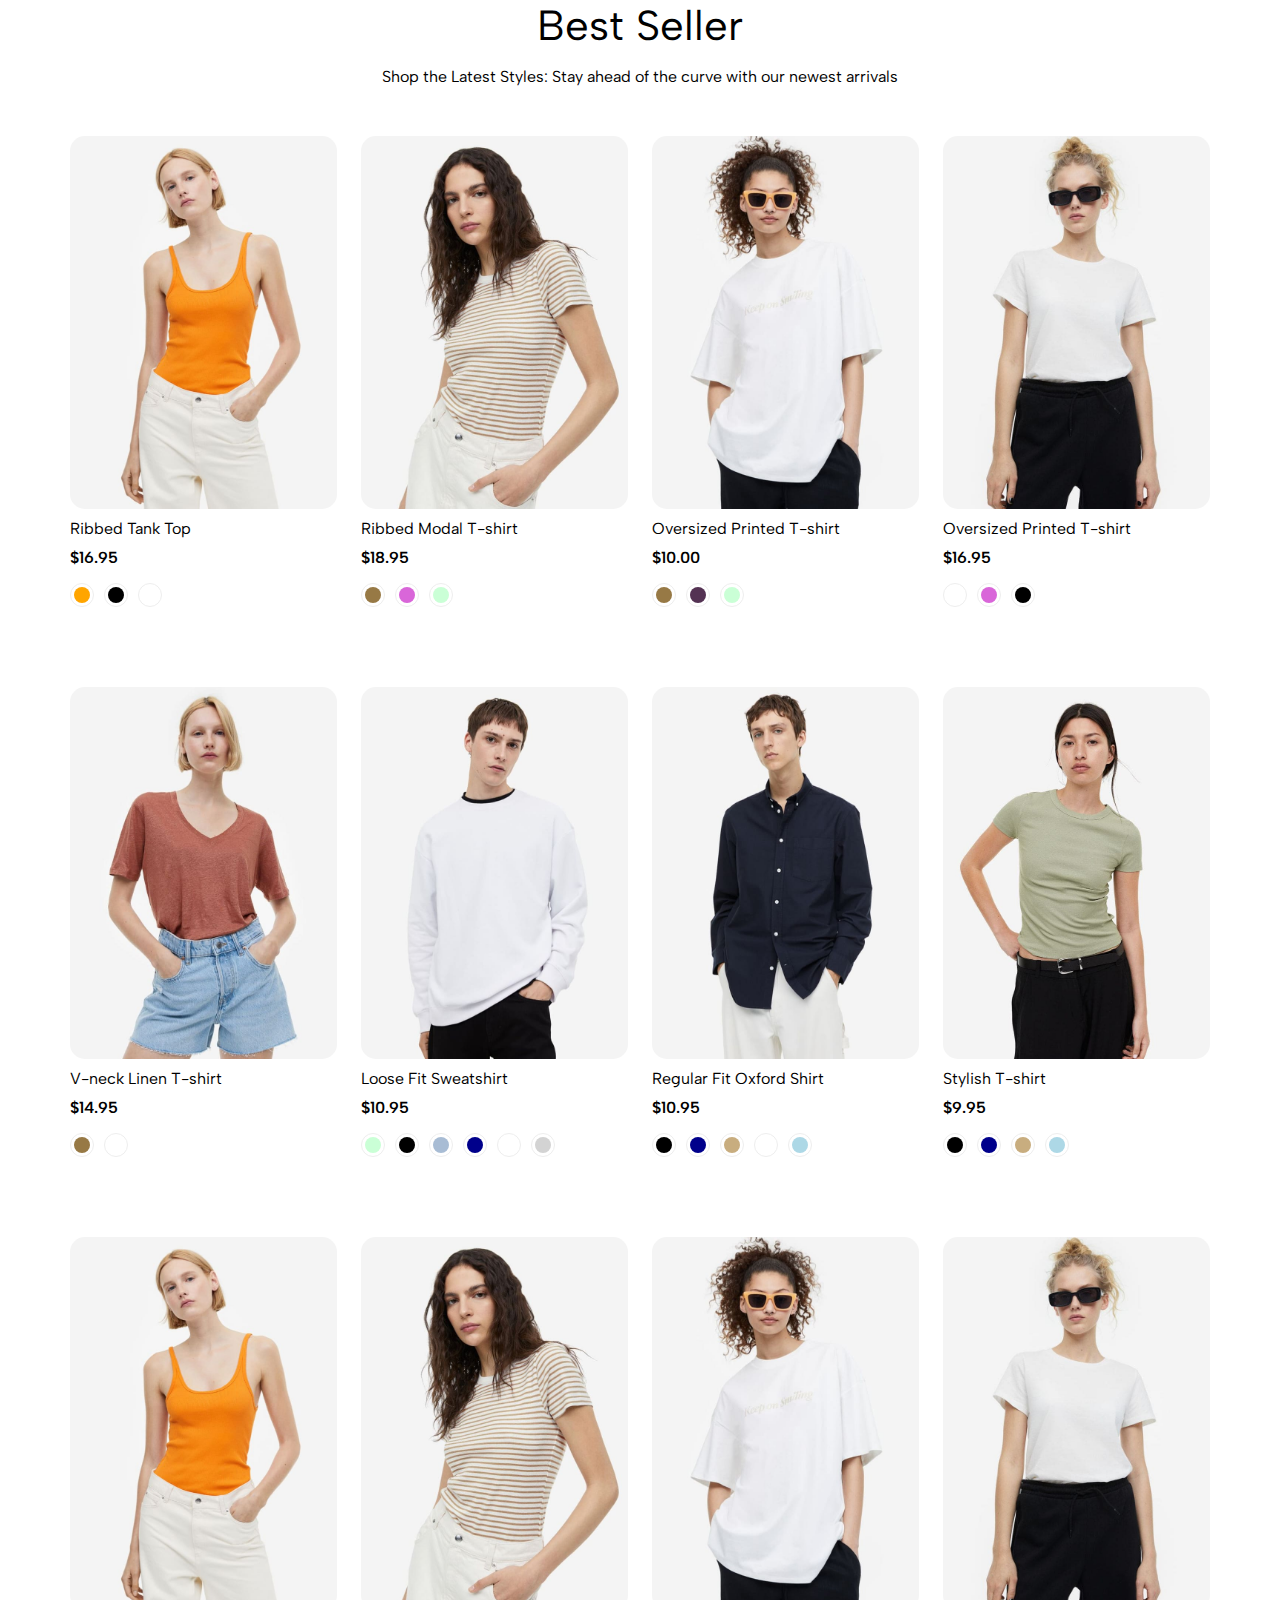
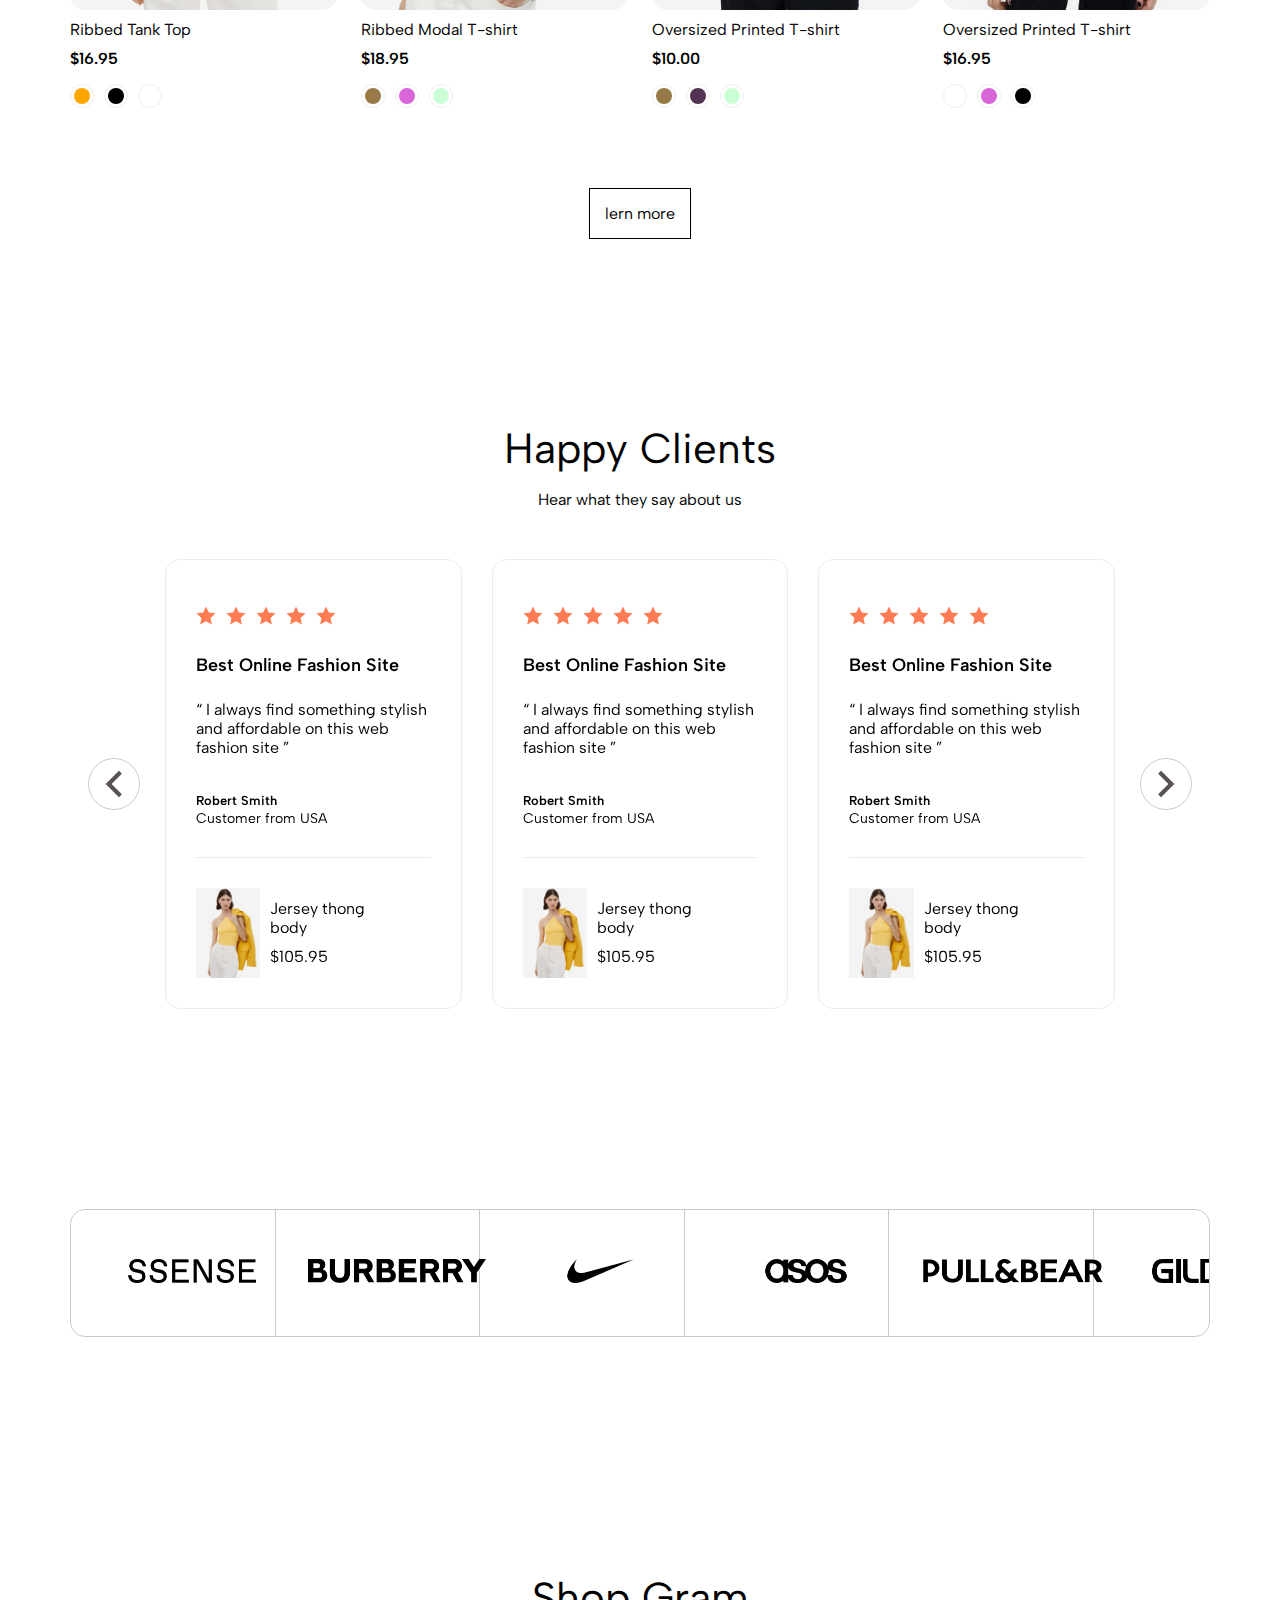
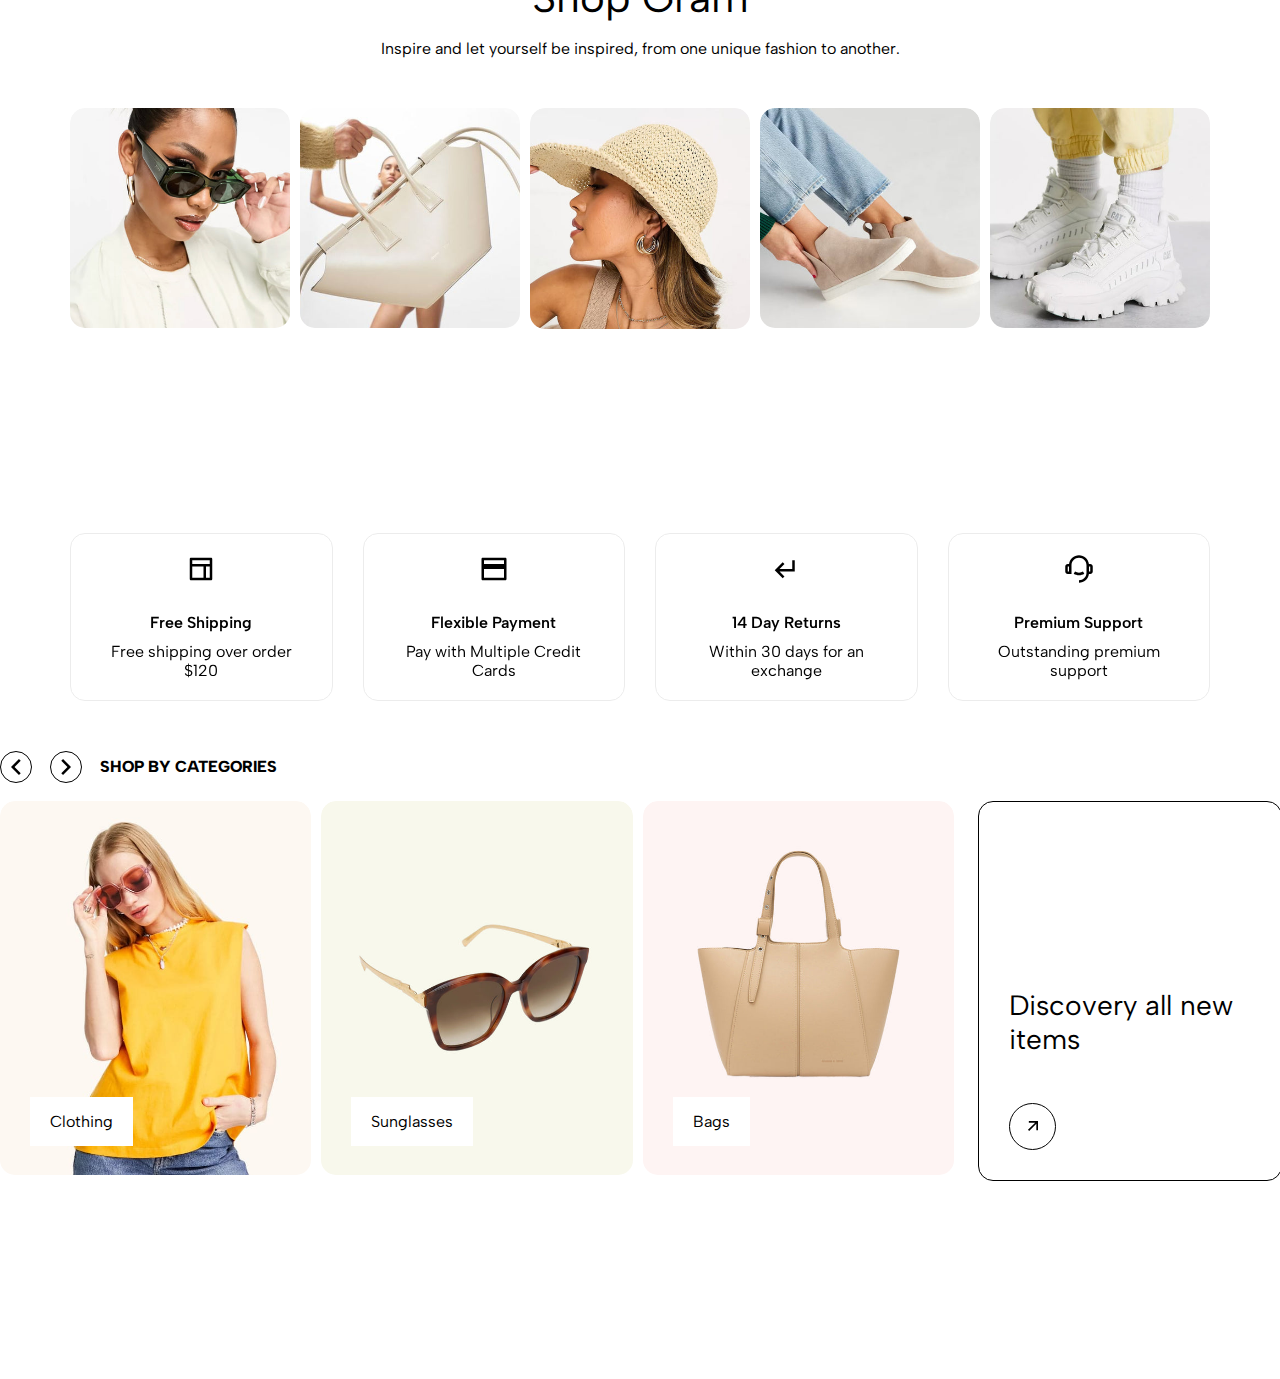
==== commit f9080358: "to do section" ====
--- a/index-2.html
+++ b/index-2.html
@@ -1065,7 +1065,6 @@
         </div>
     </div>
 
-    
     <div class="pf-category-shop-slider">
         <div class="pf-category-shop-slider-wraper">
             <div class="pf-row">
@@ -1189,6 +1188,7 @@
                                 </path>
                             </svg>
                         </div>
+                        <h4>SHOP BY CATEGORIES</h4>
                     </div>
                 </div>
                 <div class="pf-col-lg-3">
--- a/assets/css/style.css
+++ b/assets/css/style.css
@@ -1527,6 +1527,12 @@
 .pf-category-shop-slider .pf-category-shop-slider-wraper .pf-category-shop-slider-left {
   position: relative;
 }
+.pf-category-shop-slider .pf-category-shop-slider-wraper .pf-category-shop-slider-left h4 {
+  position: absolute;
+  top: -65px;
+  left: 100px;
+  z-index: 9999;
+}
 .pf-category-shop-slider .pf-category-shop-slider-wraper .pf-category-shop-slider-left .pf-single-category-shop {
   position: relative;
 }
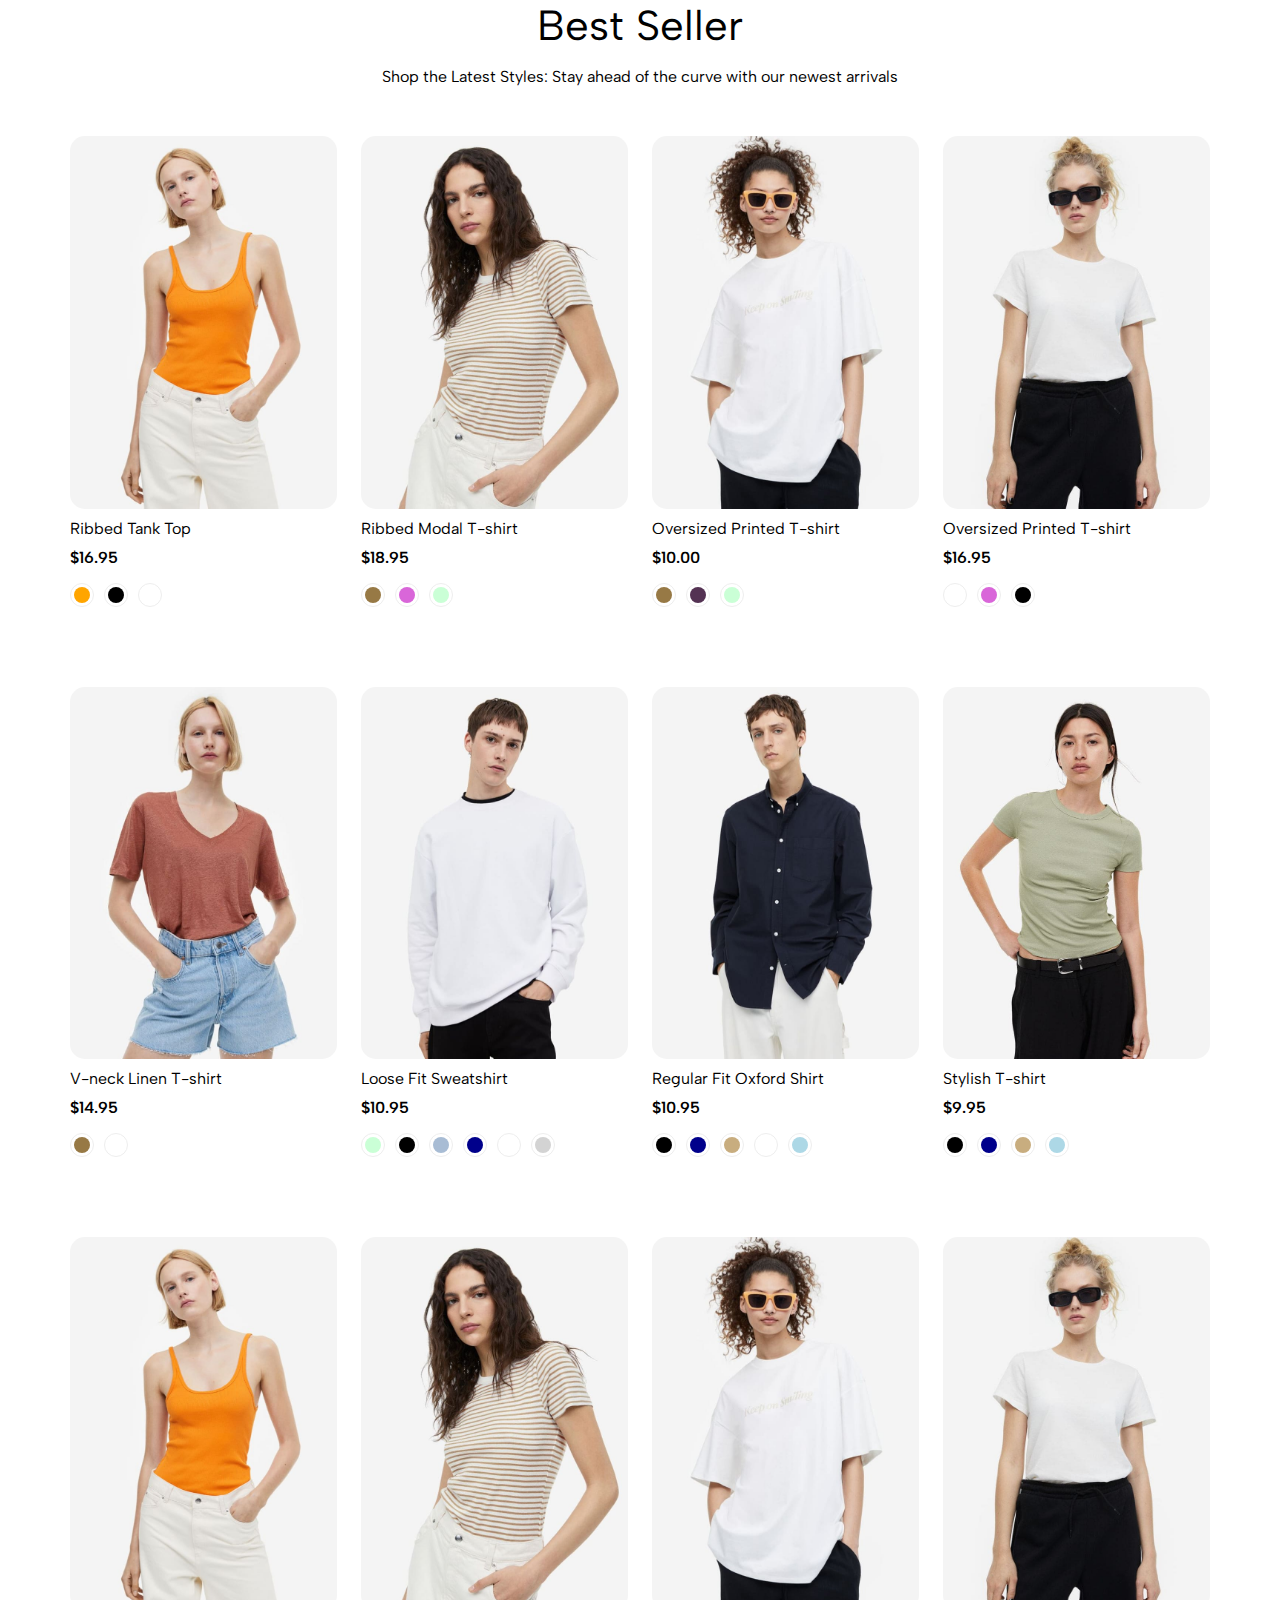
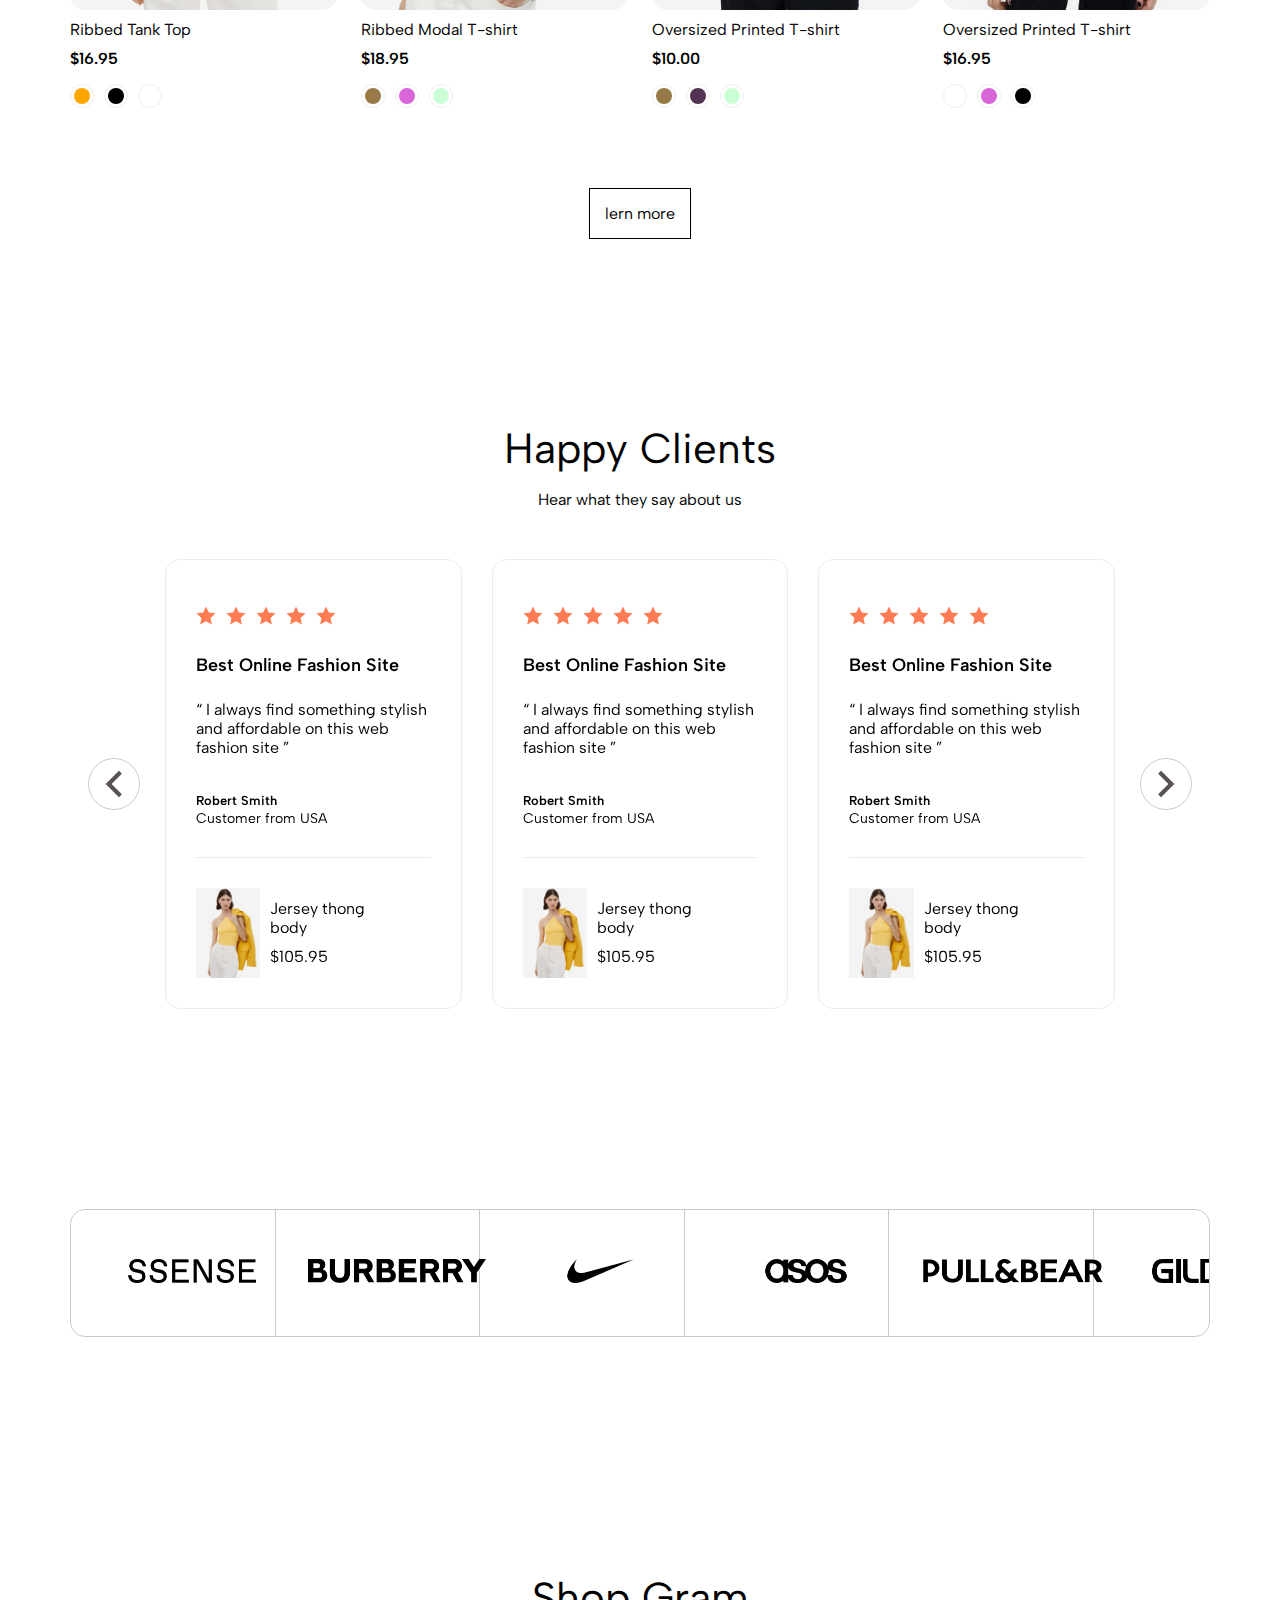
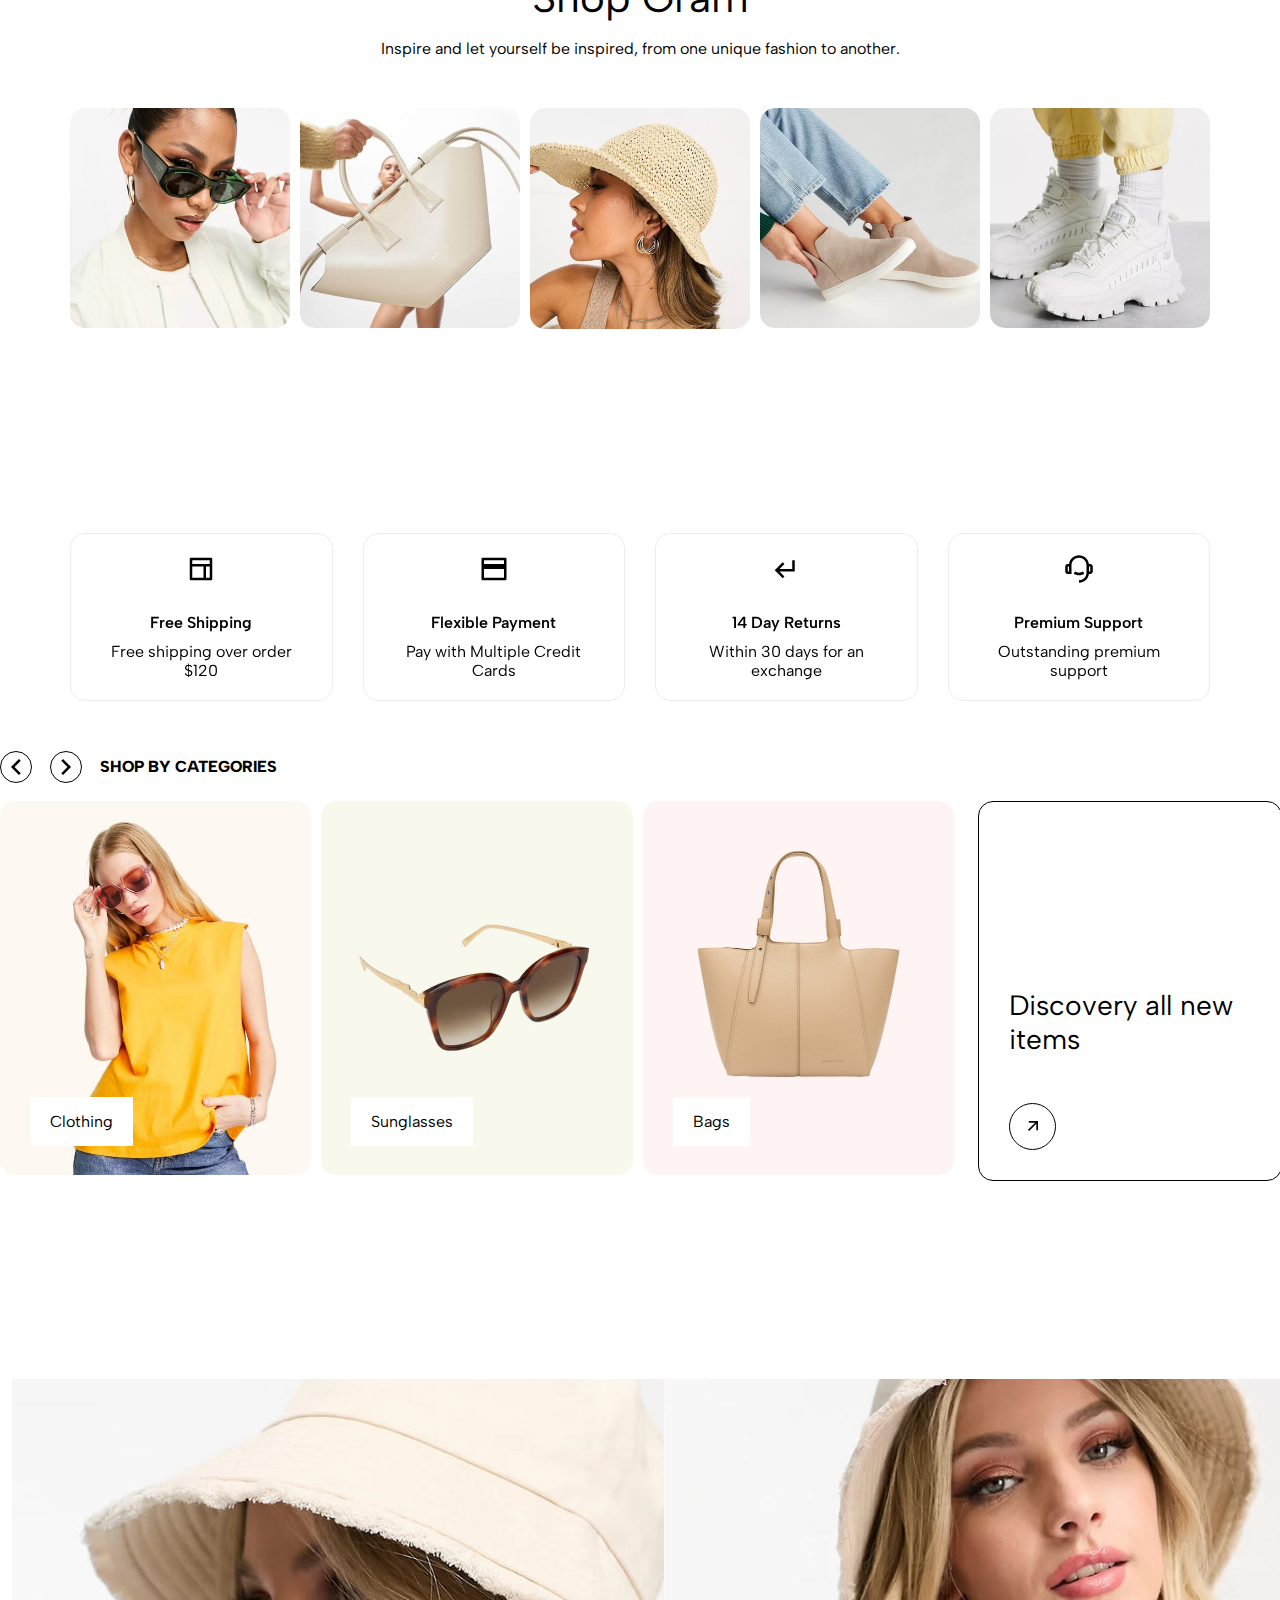
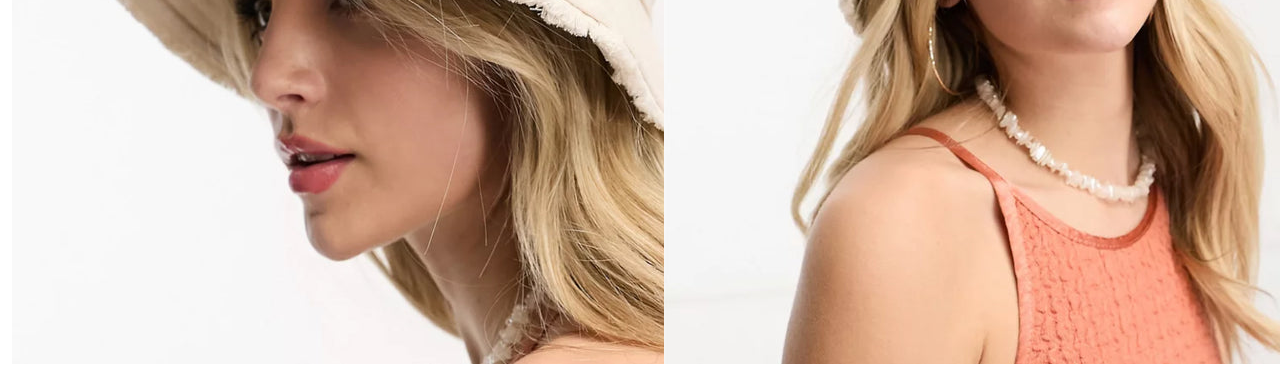
==== commit cf50cf4c: "asdf" ====
--- a/index-2.html
+++ b/index-2.html
@@ -1209,6 +1209,19 @@
         </div>
     </div>
 
+    <div class="pf-shop-look-section">
+        <div class="pf-container-fluid">
+            <div class="pf-row">
+                <div class="pf-col-lg-6">
+                    <img src="assets/images/shop-look-img-1.jpg" alt="">
+                </div>
+                <div class="pf-col-lg-6">
+                    <img src="assets/images/shop-look-img-2.jpg" alt="">
+                </div>
+            </div>
+        </div>
+    </div>
+
     <!-- all script file -->
     <script src="assets/js/swiper-bundle.min.js"></script>
     <script src="assets/js/main.js"></script>
--- a/assets/css/style.css
+++ b/assets/css/style.css
@@ -1131,6 +1131,7 @@
 }
 
 /* pf-best-seller-section end */
+
 /* pf-client-testimonial-slider start*/
 .pf-client-testimonial-slider {
   padding: 200px 0;
